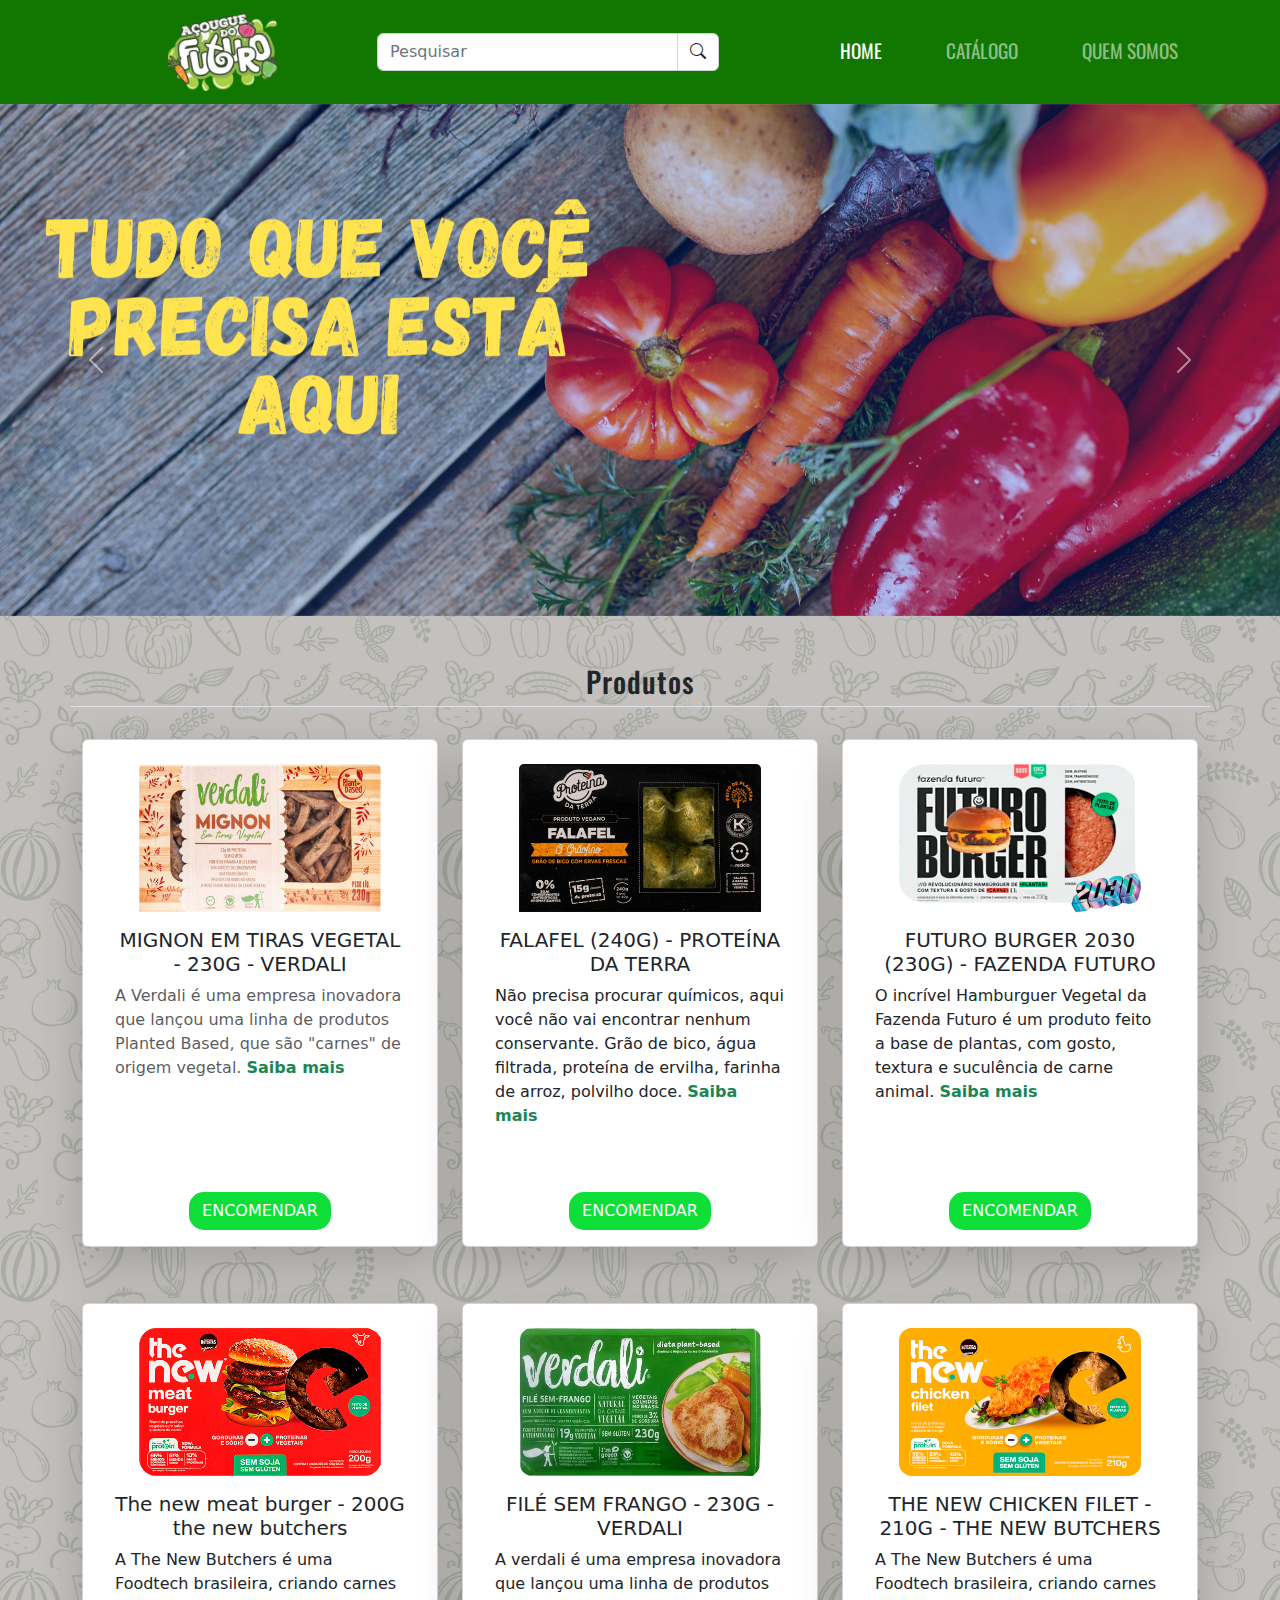
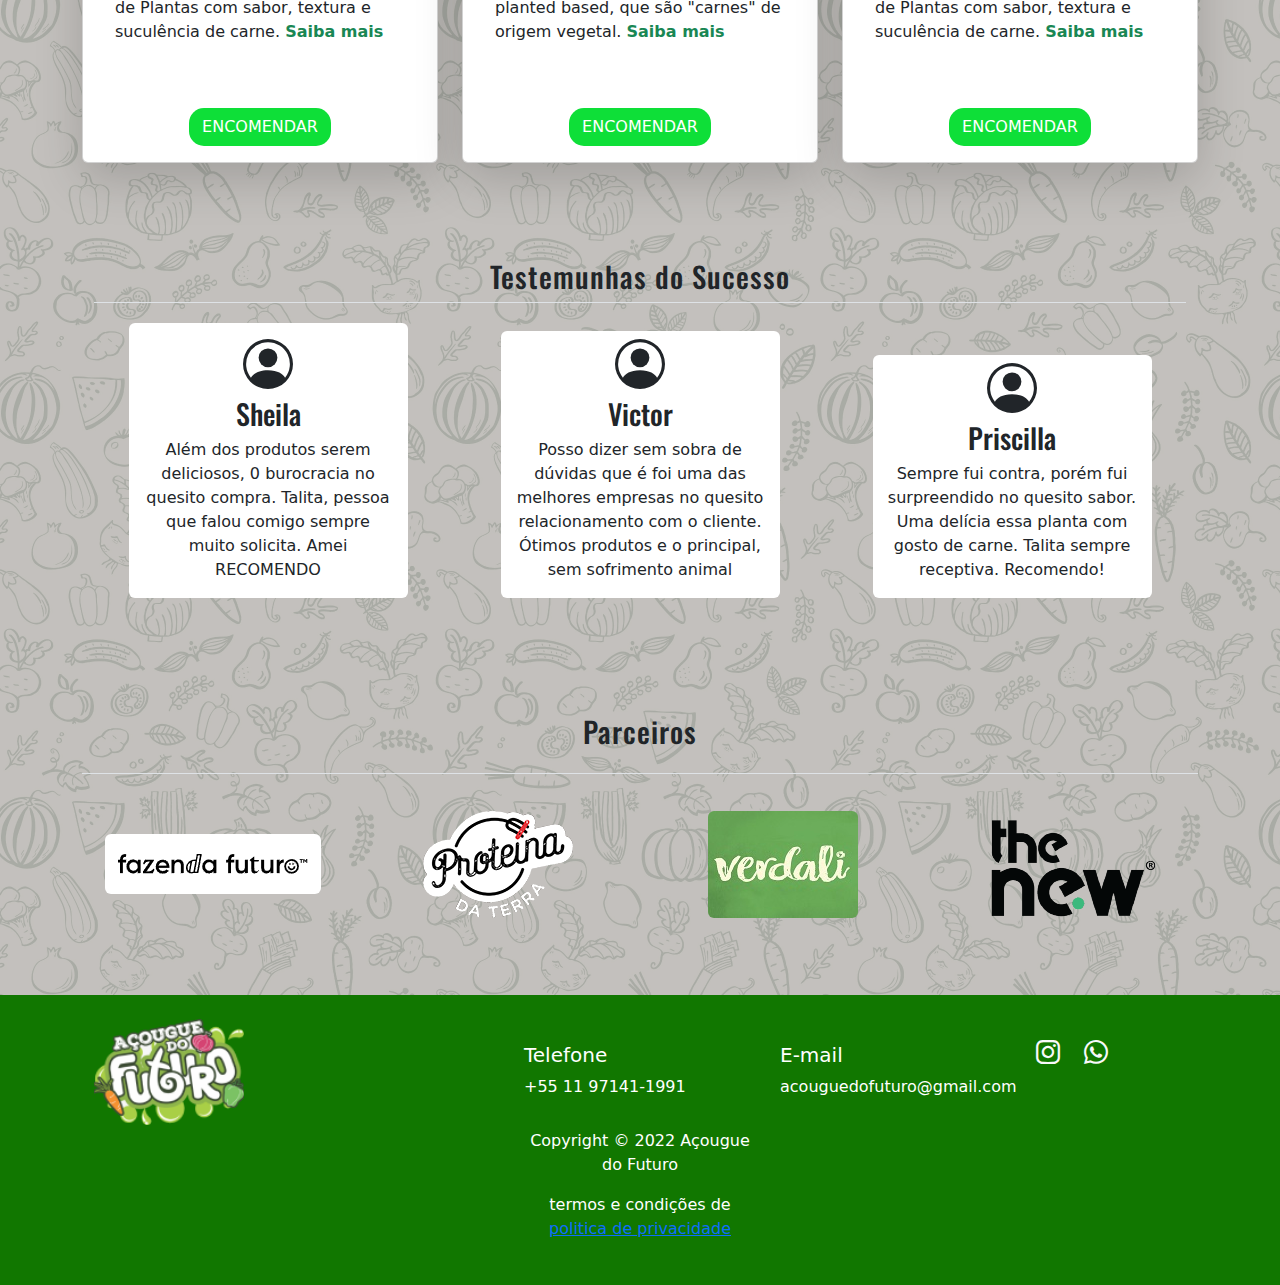
==== index.html @ 4f830a12 "Update index.html" ====
<!DOCTYPE html>
<html lang="pt-br">
<head>
    <meta charset="UTF-8">
    <meta http-equiv="X-UA-Compatible" content="IE=edge">
    <meta name="viewport" content="width=device-width, initial-scale=1.0">
    <!-- keywords -->
    <meta name="keywords" content="acougue do futuro, vegano, vegetariano">
    <!-- description -->
    <meta name="description" content="No açougue do Futuro você encontra uma infinita variedade de carnes vegetais para seu dia dia.">
    <!-- CSS Bootstrap -->
    <link rel="stylesheet" href="css/bootstrap.css">
    <!-- CSS próprio -->
    <link rel="stylesheet" href="style.css">
        <!-- icones bootstrap -->
        <link rel="stylesheet" href="https://cdn.jsdelivr.net/npm/bootstrap-icons@1.8.3/font/bootstrap-icons.css">
    <!-- favicon -->
     <link rel="shortcut icon" href="img/favicon.png" type="image/x-icon">
    
    <title>Açougue do Futuro</title>

</head>
<body>
    <header class="bg-principal">
        <nav class="navbar navbar-expand-lg ">
            <div class="container">
              <a class="navbar-brand col-3 d-flex  justify-content-center " href="index.html"><img class="img-logo" src="img/logo_acougue 1.png" alt="logo açougue do futuro"></a>
              <button class="navbar-toggler" type="button" data-bs-toggle="collapse" data-bs-target="#navbarTogglerDemo02" aria-controls="navbarTogglerDemo02" aria-expanded="false" aria-label="Toggle navigation">
                <span class="navbar-toggler-icon d-flex justify-content-end"></span>
              </button>
        
        
              <div class="collapse navbar-collapse" id="navbarTogglerDemo02">
                  <form class="d-flex col-lg-5 col-md-auto" role="search">
                      <div class="input-group">
                          <input class="form-control " type="search" placeholder="Pesquisar" aria-label="Search">
                          <button class="input-group-text bg-white" id="basic-addon1">
                            <i class="bi bi-search"></i>
                          </button>
                        </div>
                    </form>
                  <div class="container">
                      <ul class="navbar-nav navbar-dark  mb-2 mb-lg-0   justify-content-end  ">
                        <li class="nav-item me-5 ">
                          <a class="nav-link active fonte-nav" aria-current="page" href="index.html" title="pagina inicial">HOME</a>
                        </li>
                        <li class="nav-item me-5">
                          <a class="nav-link fonte-nav" href="catalogo.html" title="catálogo">CATÁLOGO</a>
                        </li>
                        <li class="nav-item">
                          <a class="nav-link fonte-nav" href="quem_somos.html" title="quem somos">QUEM SOMOS</a>
                        </li>
                      </ul>
                  </div>
                </div>
            </div>
          </nav>
    </header>
      <!-- FIM navbar -->
    <!-- Carousel -->
    <main id="carouselExampleControls" class="carousel slide" data-bs-ride="carousel">
        <div class="carousel-inner">
          <div class="carousel-item active">
            <!-- <img src="img/banner-1.png" class="d-block w-100" alt="..."> -->
            <picture>
              <source  class="d-block w-100" media="(min-width:650px)" srcset="img/banner-03.png">
              
              <img src="img/banner-03-mini.png"   class="d-block w-100" alt="banner tudo o que você precisa esta aqui" style="width:auto;">
            </picture>
            
            
          </div>
          <div class="carousel-item">
            <picture>
              <source  class="d-block w-100" media="(min-width:650px)" srcset="img/banner-2.png">
              
              <img src="img/banner-02-mini.png"   class="d-block w-100" alt="banner um mundo mais saudável" style="width:auto;">
            </picture>
          </div>
          <div class="carousel-item">
            <picture>
              <source  class="d-block w-100" media="(min-width:650px)" srcset="img/banner-1.png">
              
              <img src="img/banner-01-mini.png"   class="d-block w-100" alt="banner alimentalção saudável" style="width:auto;">
            </picture>
          </div>
        </div>
        <button class="carousel-control-prev" type="button" data-bs-target="#carouselExampleControls" data-bs-slide="prev">
          <span class="carousel-control-prev-icon" aria-hidden="true"></span>
          <span class="visually-hidden">Previous</span>
        </button>
        <button class="carousel-control-next" type="button" data-bs-target="#carouselExampleControls" data-bs-slide="next">
          <span class="carousel-control-next-icon" aria-hidden="true"></span>
          <span class="visually-hidden">Next</span>
        </button>
      </main>
      <!-- FIM carousel -->
     <!-- Cards Produtos -->
     <section class="container">
      <div class="row">
        
        <div class="text-center border-bottom mb-4">
          <h3 class="my-2 mt-5 fonte">Produtos</h3>
        </div>

        <div class="col-md-4 mt-2 mb-5">
          <div class="card align-items-center h-100 p-3 shadow-lg p-3 mb-5 bg-body rounded">
            <img class="card-img-top w-75 mt-2" src="produtos_img/verdali_cortada/mignon.png" alt="MIGNON EM TIRAS VEGETAL - 230G - VERDALI">
            <div class="card-body text-center text-muted">
              <h5 class="card-title text-dark">MIGNON EM TIRAS VEGETAL - 230G - VERDALI</h5>
              <p class="card-text text-start">A Verdali é uma empresa inovadora que lançou uma linha de produtos Planted Based, que são "carnes" de origem vegetal. <a href="produtos_uni/mignon_verdali.html" title="mignon em tiras verdali" class="text-success text-decoration-none fw-bold">Saiba mais</a></p>
            </div>  
            
            <div>
              <a href="https://api.whatsapp.com/send?phone=5511971411991&text=Ol%C3%A1%2C%20Tudo%20bem%3F%20%20Gostaria%20de%20ver%20a%20tabela%20de%20pre%C3%A7os" class="btn  colorBottom">Encomendar</a>
            </div>
            
          </div>
        </div>

        <div class="col-md-4 mt-2 mb-5">
          <div class="card align-items-center h-100 p-3 shadow-lg p-3 mb-5 bg-body rounded">
            <img class="card-img-top w-75 mt-2" src="produtos_img/proteina_cortada/falafel.png" alt="FALAFEL (240G) - PROTEÍNA DA TERRA">
            <div class="card-body text-center">
              <h5 class="card-title text-dark">FALAFEL (240G) - PROTEÍNA DA TERRA</h5>
              <p class="card-text text-start">Não precisa procurar químicos, aqui você não vai encontrar nenhum conservante. Grão de bico, água filtrada, proteína de ervilha, farinha de arroz, polvilho doce. <a href="produtos_uni/proteina_falafel.html" title="falafel proteína da terra" class="text-success text-decoration-none fw-bold">Saiba mais</a></p>
            </div>

            <div>
              <a href="https://api.whatsapp.com/send?phone=5511971411991&text=Ol%C3%A1%2C%20Tudo%20bem%3F%20%20Gostaria%20de%20ver%20a%20tabela%20de%20pre%C3%A7os" class="btn  colorBottom">Encomendar</a>
            </div>

          </div>
        </div>

        <div class="col-md-4 mt-2 mb-5">
          <div class="card align-items-center h-100 p-3 shadow-lg p-3 mb-5 bg-body rounded">
            <img class="card-img-top w-75 mt-2" src="produtos_img/fazenda_cortada/futuro_burguer.png" alt="FUTURO BURGER 2030 (230G) - FAZENDA FUTURO">
            <div class="card-body text-center">
              <h5 class="card-title text-dark">FUTURO BURGER 2030 (230G) - FAZENDA FUTURO</h5>
              <p class="card-text text-start">O incrível Hamburguer Vegetal da Fazenda Futuro é um produto feito a base de plantas, com gosto, textura e suculência de carne animal. <a href="produtos_uni/burger_2030.html" title="futuro burger fazenda do futuro" class="text-success text-decoration-none fw-bold">Saiba mais</a></p>
            </div>

            <div>
              <a href="https://api.whatsapp.com/send?phone=5511971411991&text=Ol%C3%A1%2C%20Tudo%20bem%3F%20%20Gostaria%20de%20ver%20a%20tabela%20de%20pre%C3%A7os" class="btn  colorBottom">Encomendar</a>
            </div>

          </div>
        </div>
    
        <div class="col-md-4 mt-2 mb-5">
          <div class="card align-items-center h-100 p-3 shadow-lg p-3 mb-5 bg-body rounded">
            <img class="card-img-top w-75 mt-2" src="produtos_img/the_new_cortada/the_new_meat.png" alt="The new meat burger - 200G the new butchers">
            <div class="card-body text-center">
              <h5 class="card-title text-dark">The new meat burger - 200G the new butchers</h5>
              <p class="card-text text-start">A The New Butchers é uma Foodtech brasileira, criando carnes de Plantas com sabor, textura e suculência de carne. <a href="produtos_uni/the_new_meat.html" title="The new meat burger - 200G the new butchers " class="text-success text-decoration-none text-success fw-bold">Saiba mais</a></p>
            </div>

            <div>
              <a href="https://api.whatsapp.com/send?phone=5511971411991&text=Ol%C3%A1%2C%20Tudo%20bem%3F%20%20Gostaria%20de%20ver%20a%20tabela%20de%20pre%C3%A7os" class="btn  colorBottom">Encomendar</a>
            </div>

          </div>
        </div>

        <div class="col-md-4 mt-2 mb-5">
          <div class="card align-items-center h-100 p-3 shadow-lg p-3 mb-5 bg-body rounded">
            <img class="card-img-top w-75 mt-2" src="produtos_img/verdali_cortada/file_sem_frango.png" alt="FILÉ SEM FRANGO - 230G - VERDALI">
            <div class="card-body text-center">
              <h5 class="card-title text-dark">FILÉ SEM FRANGO - 230G - VERDALI</h5>
              <p class="card-text text-start">A verdali é uma empresa inovadora que lançou uma linha de produtos planted based, que são "carnes" de origem vegetal. <a href="produtos_uni/file_frango_verdali.html" title="FILÉ SEM FRANGO - 230G - VERDALI" class="text-success text-decoration-none fw-bold">Saiba mais</a></p>
            </div>
            
            <div>
              <a href="https://api.whatsapp.com/send?phone=5511971411991&text=Ol%C3%A1%2C%20Tudo%20bem%3F%20%20Gostaria%20de%20ver%20a%20tabela%20de%20pre%C3%A7os" class="btn  colorBottom">Encomendar</a>
            </div>

          </div>
        </div>
  
        <div class="col-md-4 mt-2 mb-5">
          <div class="card align-items-center h-100 p-3 shadow-lg p-3 mb-5 bg-body rounded">
            <img class="card-img-top w-75 mt-2" src="produtos_img/the_new_cortada/the_new_chicken_filet.png" alt="THE NEW CHICKEN FILET - 210G - THE NEW BUTCHERS">
            <div class="card-body text-center">
              <h5 class="card-title text-dark">THE NEW CHICKEN FILET - 210G - THE NEW BUTCHERS</h5>
              <p class="card-text text-start"> A The New Butchers é uma Foodtech brasileira, criando carnes de Plantas com sabor, textura e suculência de carne. <a href="produtos_uni/chicken_the_new.html" title="THE NEW CHICKEN FILET - 210G - THE NEW BUTCHERS" class="text-success text-decoration-none fw-bold">Saiba mais</a></p>
            </div>

            <div>
              <a href="https://api.whatsapp.com/send?phone=5511971411991&text=Ol%C3%A1%2C%20Tudo%20bem%3F%20%20Gostaria%20de%20ver%20a%20tabela%20de%20pre%C3%A7os" class="btn  colorBottom">Encomendar</a>
            </div>

          </div>
        </div>

      </div>
    </section>
    <!-- FIM cards -->
      
      
     <!-- PARTE FELIPE -->
    <!-- Testemunhas -->
    <section class="container px-4 py-5 align-end" id="featured-3">
      <h3 class="pb-2 border-bottom text-center fonte">Testemunhas do Sucesso</h3>

      <div class="row g-4 py-1 row-cols-1 row-cols-lg-4 mt-3">
        <div class="feature col bg-white rounded-2 m-auto mb-3">
          <div class="text-center mt-3">
            <svg xmlns="http://www.w3.org/2000/svg" width="50" height="50" fill="currentColor" class="bi bi-person-circle" viewBox="0 0 16 16">
              <path d="M11 6a3 3 0 1 1-6 0 3 3 0 0 1 6 0z"/>
              <path fill-rule="evenodd" d="M0 8a8 8 0 1 1 16 0A8 8 0 0 1 0 8zm8-7a7 7 0 0 0-5.468 11.37C3.242 11.226 4.805 10 8 10s4.757 1.225 5.468 2.37A7 7 0 0 0 8 1z"/>
            </svg>
          </div>
            <h3 class="text-center mt-2 fonte-comentario">Sheila</h3>
            <p class="text-center ">Além dos produtos serem deliciosos, 0 burocracia no quesito compra. 
              Talita, pessoa que falou comigo sempre muito solicita. Amei RECOMENDO</p>
        </div>

        <div class="feature col bg-white rounded-2 m-auto mb-3">
          <div class="text-center mt-2 ">
            <svg xmlns="http://www.w3.org/2000/svg" width="50" height="50" fill="currentColor" class="bi bi-person-circle" viewBox="0 0 16 16">
              <path d="M11 6a3 3 0 1 1-6 0 3 3 0 0 1 6 0z"/>
              <path fill-rule="evenodd" d="M0 8a8 8 0 1 1 16 0A8 8 0 0 1 0 8zm8-7a7 7 0 0 0-5.468 11.37C3.242 11.226 4.805 10 8 10s4.757 1.225 5.468 2.37A7 7 0 0 0 8 1z"/>
            </svg>
          </div>
            <h3 class="text-center mt-2 fonte-comentario">Victor</h3>
            <p class="text-center ">Posso dizer sem sobra de dúvidas que é foi uma das melhores empresas no quesito relacionamento com o cliente. Ótimos produtos e o principal, sem sofrimento animal</p>
        </div>

        <div class="feature col bg-white rounded-2 m-auto mb-3">
          <div class="text-center mt-2">
            <svg xmlns="http://www.w3.org/2000/svg" width="50" height="50" fill="currentColor" class="bi bi-person-circle" viewBox="0 0 16 16">
              <path d="M11 6a3 3 0 1 1-6 0 3 3 0 0 1 6 0z"/>
              <path fill-rule="evenodd" d="M0 8a8 8 0 1 1 16 0A8 8 0 0 1 0 8zm8-7a7 7 0 0 0-5.468 11.37C3.242 11.226 4.805 10 8 10s4.757 1.225 5.468 2.37A7 7 0 0 0 8 1z"/>
            </svg>
          </div>
            <h3 class="text-center mt-2 fonte-comentario">Priscilla</h3>
            <p class="text-center">Sempre fui contra, porém fui surpreendido no quesito sabor. Uma delícia essa planta com gosto de carne. Talita sempre receptiva. Recomendo!</p>
        </div>
      </div>
    </section>

          <!-- PARCEIROS -->
    <section class="container marketing text-center my-5">
      <h2 class="pb-4 border-bottom text-center fonte ">Parceiros</h2>
        <!-- Three columns of text below the carousel -->
        <div class="row">
          <div class="col-lg-3 m-auto py-3">
            <img src="img-parceiros/logo-fazenda-do-futuro.png" class="rounded" alt="logo fazenda do futuro">
          </div>
    
          <div class="col-lg-3 m-auto py-3">
            <img src="img-parceiros/logo-proteina-da-terra.png" alt="logo empresa proteina da terra">
          </div>
    
          <div class="col-lg-3 m-auto py-3">
            <img src="img-parceiros/logo-verdalli.jpg" class="rounded" alt="logo da empresa verdalli">         
          </div>
             
          <div class="col-lg-3 m-auto py-3">
            <img src="img-parceiros/logo-the-new.png" class="rounded" alt="logo da empresa the new">        
          </div>
        </div><!-- /.row -->
    </section>
      <!-- Footer -->
      <div class="container-fluid bg-principal">
        <footer class="row row-cols-1 row-cols-sm-2 row-cols-md-5 py-4 ">
          <div class="col ">
            <a href="/" class="d-flex align-items-center justify-content-lg-end   link-dark text-decoration-none ">
              <img  class=" img-footer" src="img/logo_acougue 1.png" alt="">
            </a>
          </div>
      
          <div class="col mb-3">
      
          </div>
      
          <div class="col mb-3 mt-4">
            <h5 class="text-white ">Telefone</h5>
            <ul class="nav flex-column">
              <li class="nav-item mb-2"><a href="tel:+5511971411991" class="nav-link p-0 text-white">+55 11 97141-1991</a></li>
              
            </ul>
          </div>
      
          <div class="col mb-3 mt-4">
            <h5 class="text-white ">E-mail</h5>
            <ul class="nav flex-column">
              <li class="nav-item mb-2"><a href="mailto:Acouguedofuturo@gmail.com" class="nav-link p-0 text-white ">acouguedofuturo@gmail.com</a></li>
              
            </ul>
          </div>
      
          <div class="col mb-3 mt-3">
            
            <ul class="nav d-flex">
              <li class="nav-item mb-2 me-4"><a href="https://www.instagram.com/acouguedofuturo/" target="_blank" class="nav-link p-0 text-muted"><i class="bi bi-instagram fs-4 text-light"></i></a></li>
              <li class="nav-item mb-2"><a href="https://api.whatsapp.com/send?phone=5511971411991&text=Ol%C3%A1%2C%20Tudo%20bem%3F%20%20Gostaria%20de%20ver%20a%20tabela%20de%20pre%C3%A7os" class="nav-link p-0 text-muted"><i class="bi bi-whatsapp fs-4 text-light"></i></a></li>
            </ul>
          </div>
          <div class="container justify-content-center py-1">
            <p class="text-white text-center">Copyright &copy; 2022 Açougue do Futuro</p>
            <p class="text-white text-center">termos e condições de 
              <a href="politica.html">
                politica de privacidade</p>
              </a>
          </div>
        </footer>
      </div>
      <!-- Javascript Bootstrap -->
      <script src="js/bootstrap.bundle.js"></script>
    
</body>
</html>
---- style.css ----
@import url('https://fonts.googleapis.com/css2?family=Oswald:wght@400;500&display=swap');
body{
    background-image: url(img/background.png);
    
}
.fundo-politica{
	background-color: white;
}
.fonte{
	font-family: 'Oswald', sans-serif;
	font-size: 1.8em;
	letter-spacing: 1px;
}
.fonte-nav{
	font-family: 'Oswald', sans-serif;
	font-size: 1.2rem;
}
.fonte-comentario{
	font-family: 'Oswald', sans-serif;
}

.bg-principal{
    background-color: #117700;
}
.img-logo{
    width: 110px;
}
.img-footer{
    width: 150px;
}


.colorBottom {
    background: #0edf38;
    text-transform: uppercase;
    border-radius: 15px;
	color: white;
}
.colorBottom:hover {
	background: #0db22e;
	color: white;
    
}
.produto-avulso{
    max-width: 80%;
    

}
.lista-ingredientes{
	list-style: none;
	padding: 0;
}
.logo-qs{
	width: 80%;
}
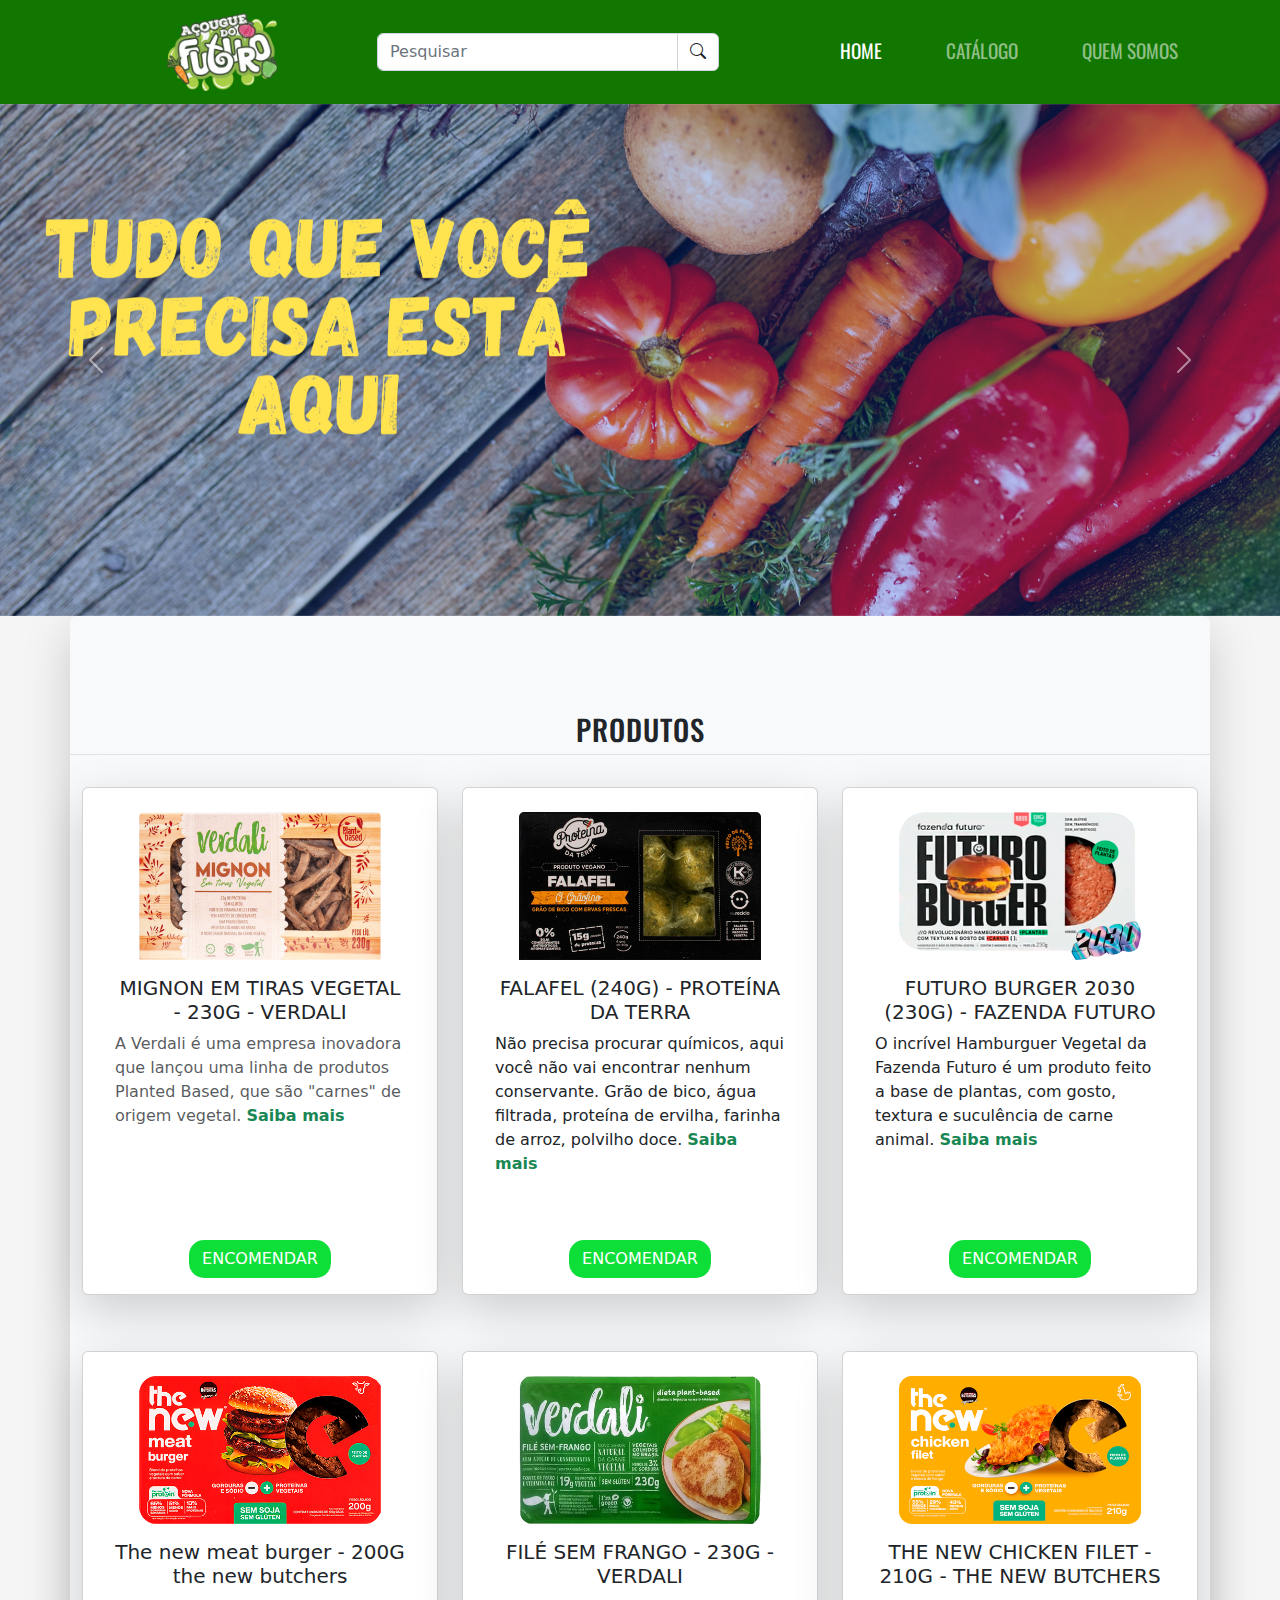
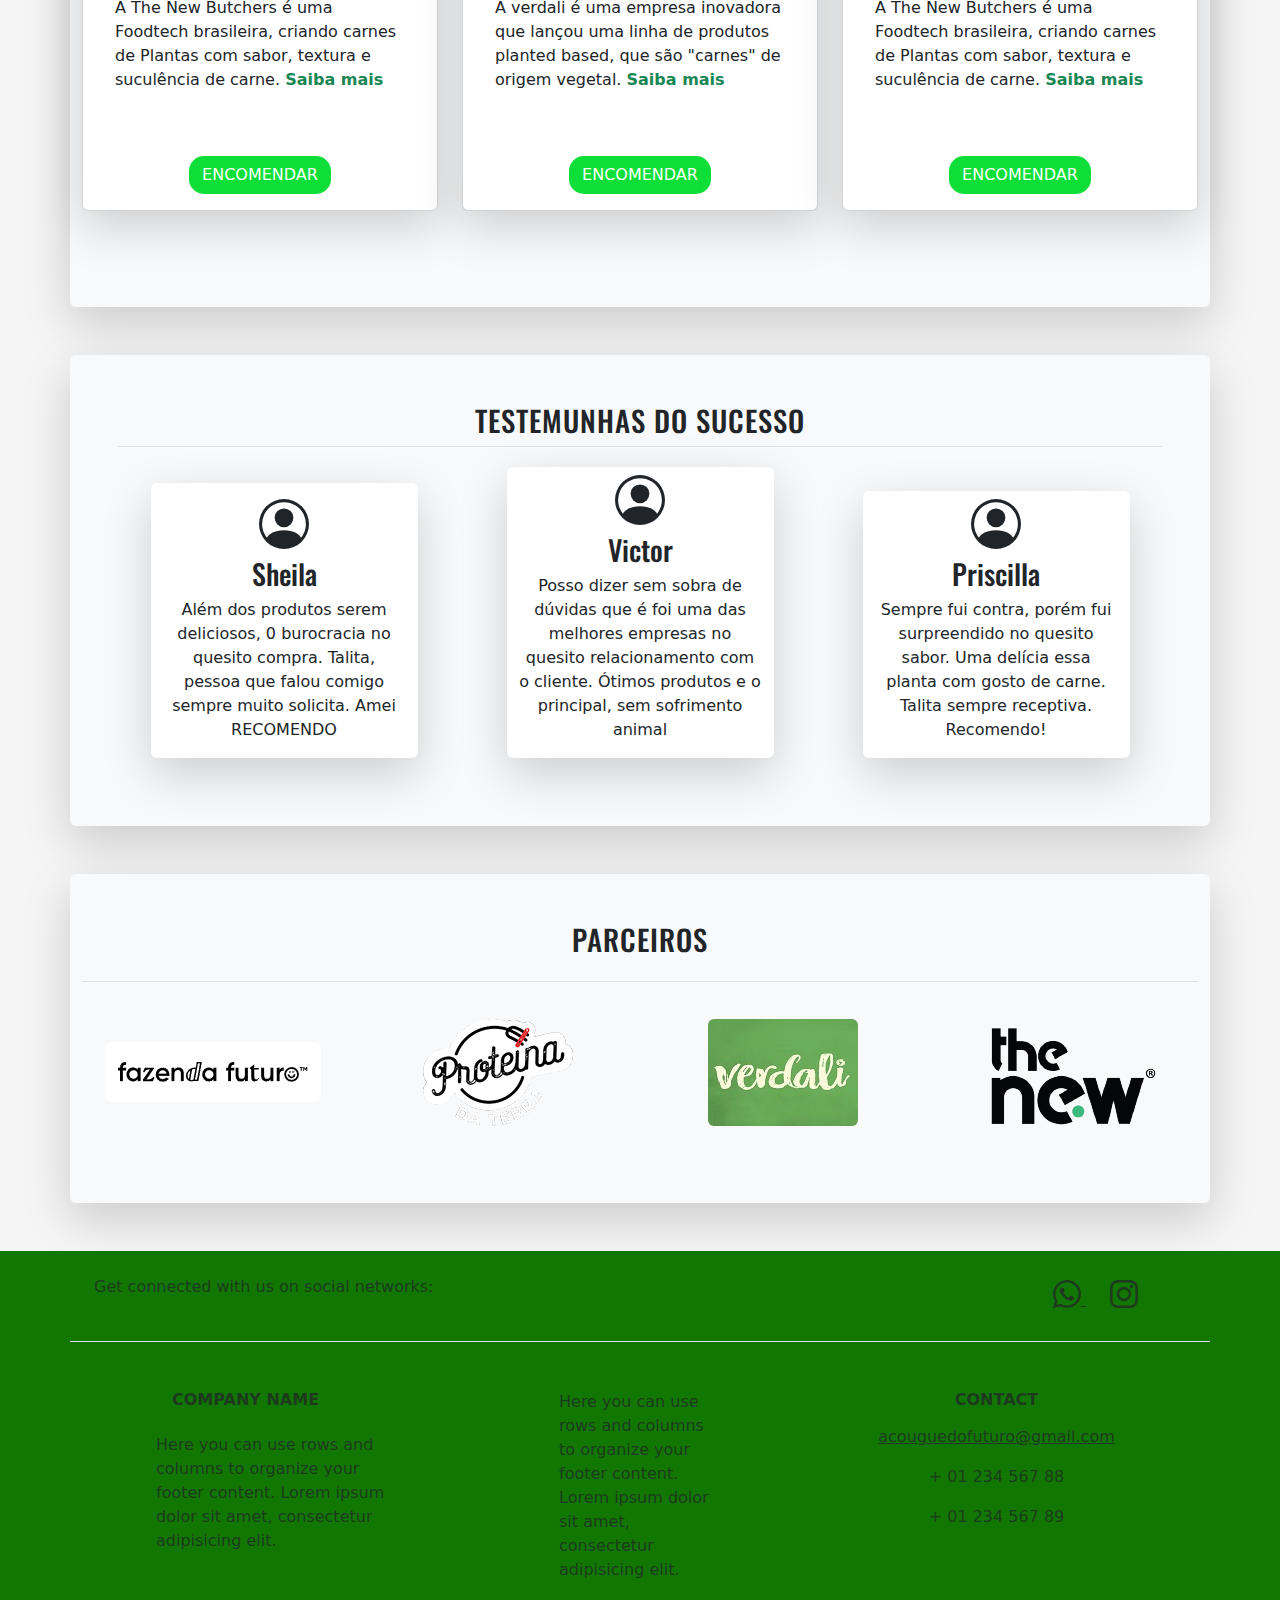
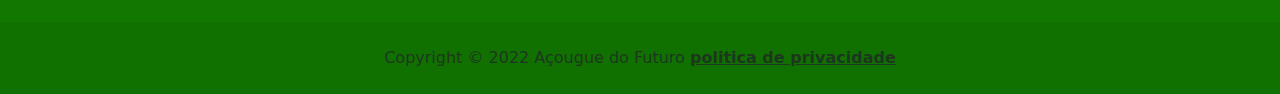
==== commit 8c0a22ae: "refaturando o codigo" ====
--- a/index.html
+++ b/index.html
@@ -12,8 +12,8 @@
     <link rel="stylesheet" href="css/bootstrap.css">
     <!-- CSS próprio -->
     <link rel="stylesheet" href="style.css">
-        <!-- icones bootstrap -->
-        <link rel="stylesheet" href="https://cdn.jsdelivr.net/npm/bootstrap-icons@1.8.3/font/bootstrap-icons.css">
+    <!-- icones bootstrap -->
+    <link rel="stylesheet" href="https://cdn.jsdelivr.net/npm/bootstrap-icons@1.8.3/font/bootstrap-icons.css">
     <!-- favicon -->
      <link rel="shortcut icon" href="img/favicon.png" type="image/x-icon">
     
@@ -58,7 +58,7 @@
     </header>
       <!-- FIM navbar -->
     <!-- Carousel -->
-    <main id="carouselExampleControls" class="carousel slide" data-bs-ride="carousel">
+    <main id="carouselExampleControls" class="carousel slide bg-light" data-bs-ride="carousel">
         <div class="carousel-inner">
           <div class="carousel-item active">
             <!-- <img src="img/banner-1.png" class="d-block w-100" alt="..."> -->
@@ -93,14 +93,14 @@
           <span class="carousel-control-next-icon" aria-hidden="true"></span>
           <span class="visually-hidden">Next</span>
         </button>
-      </main>
+    </main>
       <!-- FIM carousel -->
      <!-- Cards Produtos -->
-     <section class="container">
+    <section class="container bg-light py-5 rounded shadow-lg">
       <div class="row">
         
         <div class="text-center border-bottom mb-4">
-          <h3 class="my-2 mt-5 fonte">Produtos</h3>
+          <h3 class="my-2 mt-5 fonte text-uppercase">Produtos</h3>
         </div>
 
         <div class="col-md-4 mt-2 mb-5">
@@ -200,11 +200,11 @@
       
      <!-- PARTE FELIPE -->
     <!-- Testemunhas -->
-    <section class="container px-4 py-5 align-end" id="featured-3">
-      <h3 class="pb-2 border-bottom text-center fonte">Testemunhas do Sucesso</h3>
-
-      <div class="row g-4 py-1 row-cols-1 row-cols-lg-4 mt-3">
-        <div class="feature col bg-white rounded-2 m-auto mb-3">
+    <section class="container px-5 py-5 align-end bg-light rounded my-5 shadow-lg" id="featured-3">
+      <h3 class="pb-2 border-bottom text-center fonte text-uppercase">Testemunhas do Sucesso</h3>
+
+      <div class="row g-4 py-1 row-cols-1 row-cols-lg-4 mt-3 ">
+        <div class="feature col bg-white rounded-2 m-auto mb-3 shadow-lg">
           <div class="text-center mt-3">
             <svg xmlns="http://www.w3.org/2000/svg" width="50" height="50" fill="currentColor" class="bi bi-person-circle" viewBox="0 0 16 16">
               <path d="M11 6a3 3 0 1 1-6 0 3 3 0 0 1 6 0z"/>
@@ -216,7 +216,7 @@
               Talita, pessoa que falou comigo sempre muito solicita. Amei RECOMENDO</p>
         </div>
 
-        <div class="feature col bg-white rounded-2 m-auto mb-3">
+        <div class="feature col bg-white rounded-2 m-auto mb-3 shadow-lg">
           <div class="text-center mt-2 ">
             <svg xmlns="http://www.w3.org/2000/svg" width="50" height="50" fill="currentColor" class="bi bi-person-circle" viewBox="0 0 16 16">
               <path d="M11 6a3 3 0 1 1-6 0 3 3 0 0 1 6 0z"/>
@@ -227,7 +227,7 @@
             <p class="text-center ">Posso dizer sem sobra de dúvidas que é foi uma das melhores empresas no quesito relacionamento com o cliente. Ótimos produtos e o principal, sem sofrimento animal</p>
         </div>
 
-        <div class="feature col bg-white rounded-2 m-auto mb-3">
+        <div class="feature col bg-white rounded-2 m-auto mb-3 shadow-lg">
           <div class="text-center mt-2">
             <svg xmlns="http://www.w3.org/2000/svg" width="50" height="50" fill="currentColor" class="bi bi-person-circle" viewBox="0 0 16 16">
               <path d="M11 6a3 3 0 1 1-6 0 3 3 0 0 1 6 0z"/>
@@ -241,29 +241,38 @@
     </section>
 
           <!-- PARCEIROS -->
-    <section class="container marketing text-center my-5">
-      <h2 class="pb-4 border-bottom text-center fonte ">Parceiros</h2>
+    <section class="container marketing text-center my-5 py-5 bg-light rounded shadow-lg">
+      <h2 class="pb-4 border-bottom text-center fonte text-uppercase">Parceiros</h2>
         <!-- Three columns of text below the carousel -->
         <div class="row">
           <div class="col-lg-3 m-auto py-3">
-            <img src="img-parceiros/logo-fazenda-do-futuro.png" class="rounded" alt="logo fazenda do futuro">
+            <a href="https://www.fazendafuturo.io/?gclid=Cj0KCQjwn4qWBhCvARIsAFNAMihZYvhmQIyyVsvSCXbTckg9es5N2HCS844Ml0A-A58xcz2o7ZBMC0AaArP5EALw_wcB" alt="Fazenda Futuro" title="Acessa Fazenda Futuro">
+              <img src="img-parceiros/logo-fazenda-do-futuro.png" class="rounded" alt="logo fazenda do futuro">
+            </a>
           </div>
     
           <div class="col-lg-3 m-auto py-3">
-            <img src="img-parceiros/logo-proteina-da-terra.png" alt="logo empresa proteina da terra">
+            <a href="https://proteinadaterra.com.br/" alt="Proteina da terra" title="Acesse Proteina da Terra">
+               <img src="img-parceiros/logo-proteina-da-terra.png" alt="logo empresa proteina da terra">
+            </a>
           </div>
     
           <div class="col-lg-3 m-auto py-3">
-            <img src="img-parceiros/logo-verdalli.jpg" class="rounded" alt="logo da empresa verdalli">         
+            <a href="https://www.lojavegana.store/" alt="Verdali" title="Acesse Verdali">
+              <img src="img-parceiros/logo-verdalli.jpg" class="rounded" alt="logo da empresa verdalli">         
+            </a>
           </div>
              
           <div class="col-lg-3 m-auto py-3">
-            <img src="img-parceiros/logo-the-new.png" class="rounded" alt="logo da empresa the new">        
+            <a href="https://thenewfoods.com.br/" alt="The new" title="Acesse the new">
+              <img src="img-parceiros/logo-the-new.png" class="rounded" alt="logo da empresa the new">        
+            </a>
           </div>
         </div><!-- /.row -->
     </section>
+
       <!-- Footer -->
-      <div class="container-fluid bg-principal">
+      <!-- <div class="container-fluid bg-principal">
         <footer class="row row-cols-1 row-cols-sm-2 row-cols-md-5 py-4 ">
           <div class="col ">
             <a href="/" class="d-flex align-items-center justify-content-lg-end   link-dark text-decoration-none ">
@@ -305,8 +314,89 @@
                 politica de privacidade</p>
               </a>
           </div>
-        </footer>
+        </footer> -->
       </div>
+
+      <!-- footer -->
+      <footer class="text-center text-lg-start text-muted bg-principal">
+        <!-- Section: Social media -->
+        <section class="d-flex justify-content-center justify-content-lg-between p-4 border-bottom container">
+          <!-- Left -->
+          <div class="me-5 d-none d-lg-block">
+            <span>Get connected with us on social networks:</span>
+          </div>
+          <!-- Left -->
+      
+          <!-- Right -->
+          <div>
+            <a href="https://api.whatsapp.com/send?phone=5511971411991&text=Ol%C3%A1%2C%20Tudo%20bem%3F%20%20Gostaria%20de%20ver%20a%20tabela%20de%20pre%C3%A7os" class="me-4 text-reset">
+              <i class="bi bi-whatsapp fs-3"></i>
+            </a>
+            <a href="https://www.instagram.com/acouguedofuturo/" class="me-5 text-reset">
+              <i class="bi bi-instagram fs-3"></i>
+            </a>
+          </div>
+          <!-- Right -->
+        
+        </section>
+        <!-- Section: Social media -->
+      
+        <!-- Section: Links  -->
+        <section class="container">
+          <div class="container text-center text-md-start mt-5">
+            <!-- Grid row -->
+            <div class="row mt-3">
+              <!-- Grid column -->
+              <div class="col-md-3 col-lg-4 col-xl-3 mx-auto mb-4">
+                <!-- Content -->
+                <h6 class="text-uppercase fw-bold mb-4">
+                  <i class="fas fa-gem me-3"></i>Company name
+                </h6>
+                <p>
+                  Here you can use rows and columns to organize your footer content. Lorem ipsum
+                  dolor sit amet, consectetur adipisicing elit.
+                </p>
+              </div>
+              <!-- Grid column -->
+      
+              <!-- Grid column -->
+              <div class="col-md-2 col-lg-2 col-xl-2 mx-auto mb-4">
+                <p>
+                  Here you can use rows and columns to organize your footer content. Lorem ipsum
+                  dolor sit amet, consectetur adipisicing elit.
+                </p>
+              </div>
+              <!-- Grid column -->
+              
+              <!-- Grid column -->
+              <div class="col-md-4 col-lg-3 col-xl-3 mx-auto mb-md-0 text-center">
+                <!-- Links -->
+                <h6 class="text-uppercase fw-bold">
+                  Contact
+                </h6>
+                <p>
+                  <address>
+                    <i class="fas fa-envelope"></i>
+                    <a href="mailto:acouguedofuturo@gmail.com" class="text-reset">acouguedofuturo@gmail.com</a>
+                  </address>
+                </p>
+                <p><i class="fas fa-phone"></i> + 01 234 567 88</p>
+                <p><i class="fas fa-print"></i> + 01 234 567 89</p>
+              </div>
+              <!-- Grid column -->
+            </div>
+            <!-- Grid row -->
+          </div>
+        </section>
+        <!-- Section: Links  -->
+      
+        <!-- Copyright -->
+        <div class="text-center p-4" style="background-color: rgba(0, 0, 0, 0.05);">
+          Copyright © 2022 Açougue do Futuro
+          <a class="text-reset fw-bold" href="//politica.html">politica de privacidade</a>
+        </div>
+        <!-- Copyright -->
+      </footer>
       <!-- Javascript Bootstrap -->
       <script src="js/bootstrap.bundle.js"></script>
     
--- a/style.css
+++ b/style.css
@@ -1,7 +1,7 @@
 @import url('https://fonts.googleapis.com/css2?family=Oswald:wght@400;500&display=swap');
 body{
-    background-image: url(img/background.png);
-    
+    /* background-image: url(img/background.png); */
+	background-color: #f5f5f5;
 }
 .fundo-politica{
 	background-color: white;
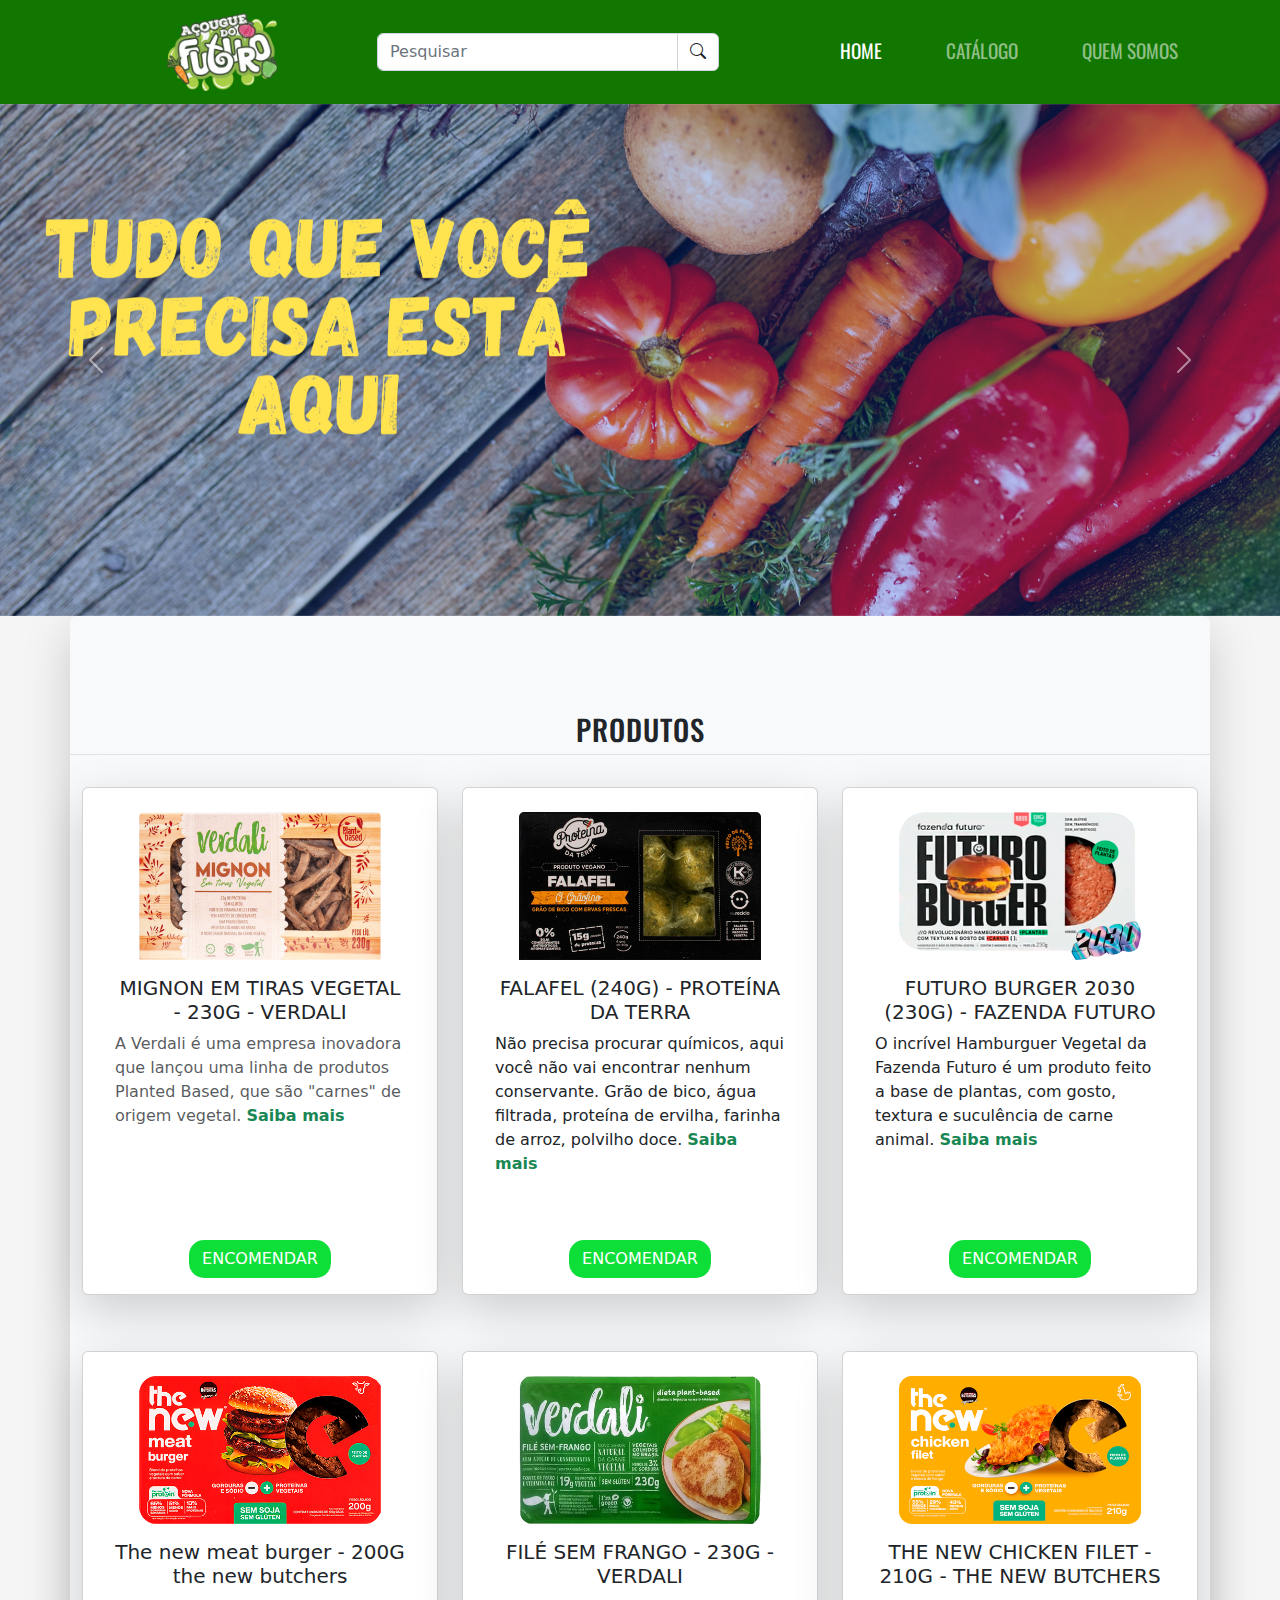
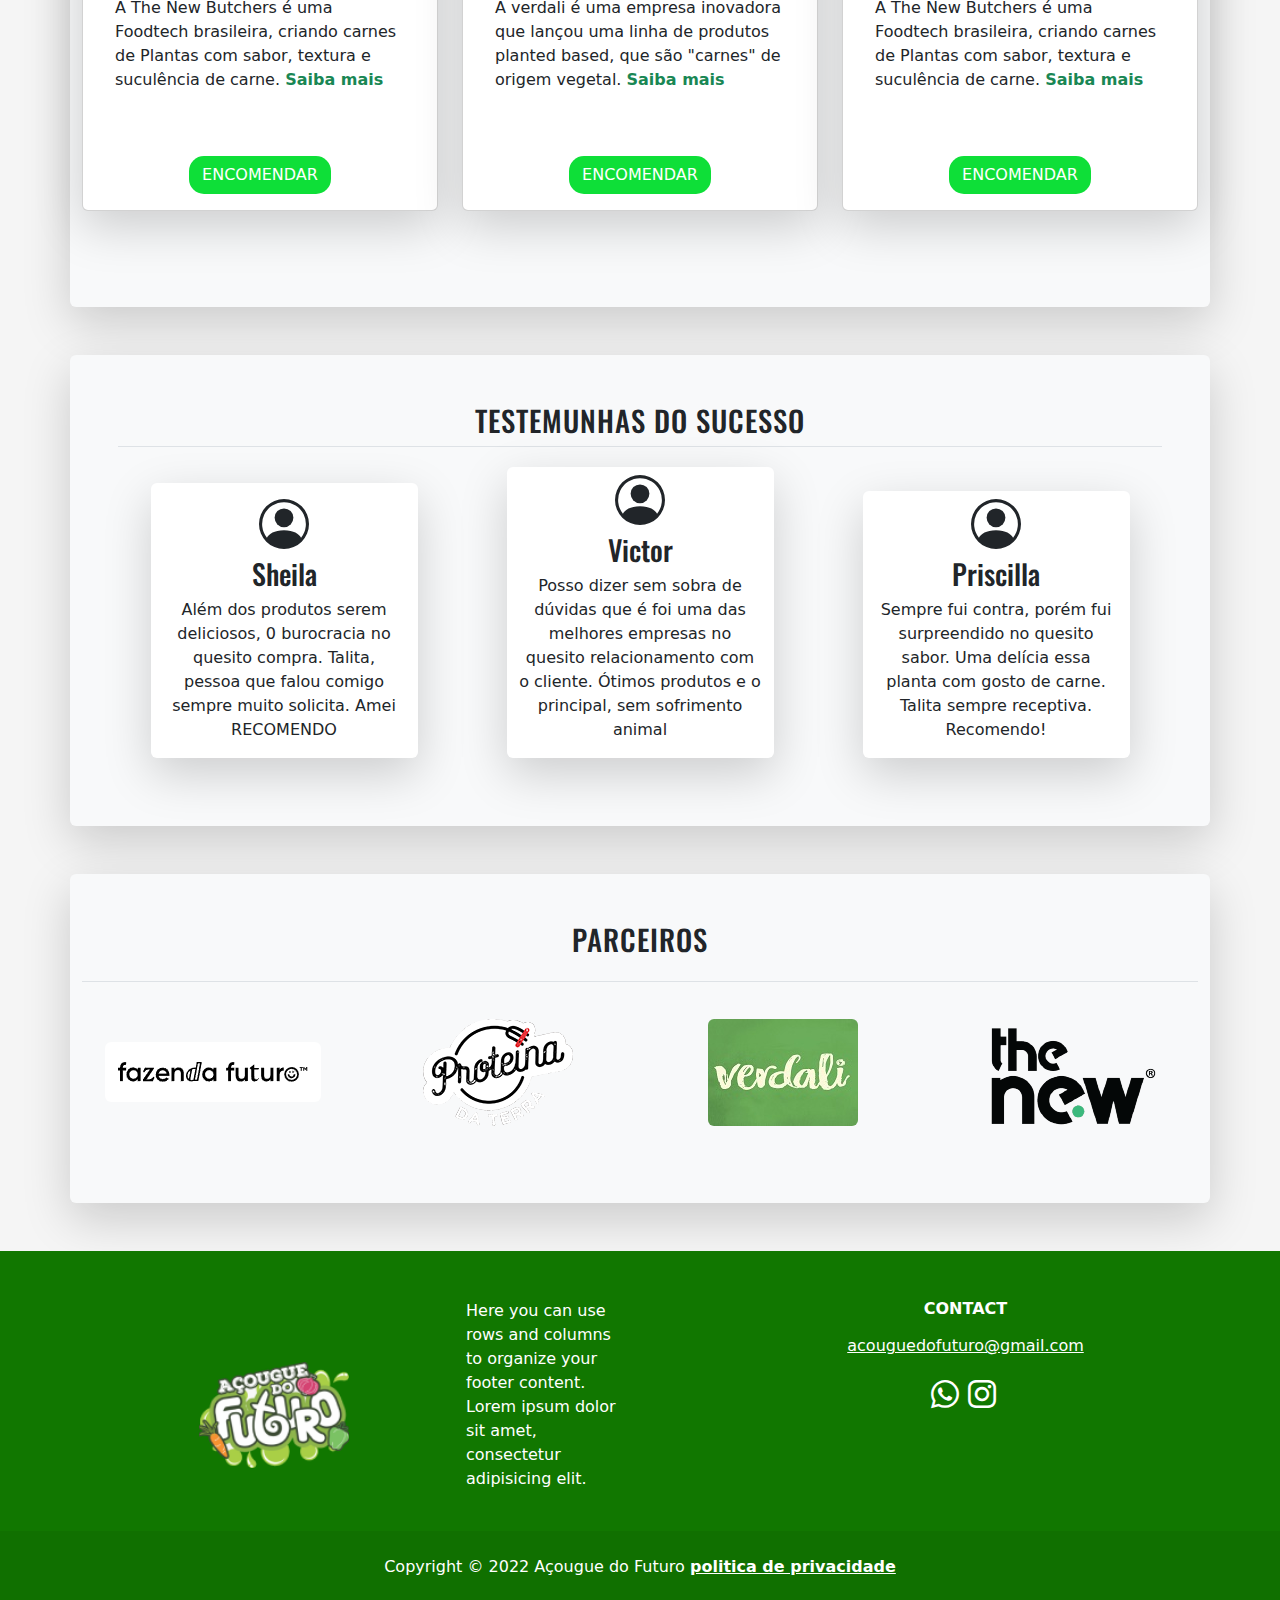
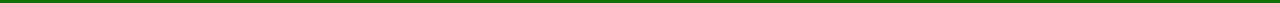
==== commit 049c3e9b: "atualização footer" ====
--- a/index.html
+++ b/index.html
@@ -319,43 +319,17 @@
 
       <!-- footer -->
       <footer class="text-center text-lg-start text-muted bg-principal">
-        <!-- Section: Social media -->
-        <section class="d-flex justify-content-center justify-content-lg-between p-4 border-bottom container">
-          <!-- Left -->
-          <div class="me-5 d-none d-lg-block">
-            <span>Get connected with us on social networks:</span>
-          </div>
-          <!-- Left -->
-      
-          <!-- Right -->
-          <div>
-            <a href="https://api.whatsapp.com/send?phone=5511971411991&text=Ol%C3%A1%2C%20Tudo%20bem%3F%20%20Gostaria%20de%20ver%20a%20tabela%20de%20pre%C3%A7os" class="me-4 text-reset">
-              <i class="bi bi-whatsapp fs-3"></i>
-            </a>
-            <a href="https://www.instagram.com/acouguedofuturo/" class="me-5 text-reset">
-              <i class="bi bi-instagram fs-3"></i>
-            </a>
-          </div>
-          <!-- Right -->
-        
-        </section>
-        <!-- Section: Social media -->
-      
-        <!-- Section: Links  -->
-        <section class="container">
-          <div class="container text-center text-md-start mt-5">
+    
+        <section class="container text-white pt-5">
+          <div class="container text-center text-md-start">
             <!-- Grid row -->
-            <div class="row mt-3">
-              <!-- Grid column -->
-              <div class="col-md-3 col-lg-4 col-xl-3 mx-auto mb-4">
+            <div class="row">
+              <!-- Grid column -->
+              <div class="col-md-3 col-lg-4 col-xl-3 align-self-md-center align-content-md-center">
                 <!-- Content -->
-                <h6 class="text-uppercase fw-bold mb-4">
-                  <i class="fas fa-gem me-3"></i>Company name
-                </h6>
-                <p>
-                  Here you can use rows and columns to organize your footer content. Lorem ipsum
-                  dolor sit amet, consectetur adipisicing elit.
-                </p>
+                  <a href="#" class="d-flex align-items-center justify-content-lg-end link-dark text-decoration-none ">
+                    <img  class=" img-footer" src="img/logo_acougue 1.png" alt="">
+                  </a>
               </div>
               <!-- Grid column -->
       
@@ -369,19 +343,27 @@
               <!-- Grid column -->
               
               <!-- Grid column -->
-              <div class="col-md-4 col-lg-3 col-xl-3 mx-auto mb-md-0 text-center">
+              <div class="col-md-2 col-lg-3 col-xl-3 mx-auto mb-md-0 text-center">
                 <!-- Links -->
                 <h6 class="text-uppercase fw-bold">
                   Contact
                 </h6>
+
                 <p>
                   <address>
                     <i class="fas fa-envelope"></i>
                     <a href="mailto:acouguedofuturo@gmail.com" class="text-reset">acouguedofuturo@gmail.com</a>
                   </address>
                 </p>
-                <p><i class="fas fa-phone"></i> + 01 234 567 88</p>
-                <p><i class="fas fa-print"></i> + 01 234 567 89</p>
+
+                <div>
+
+                  <a href="https://api.whatsapp.com/send?phone=5511971411991&text=Ol%C3%A1%2C%20Tudo%20bem%3F%20%20Gostaria%20de%20ver%20a%20tabela%20de%20pre%C3%A7os"><i class="bi bi-whatsapp fs-3 text-white"></i></a>
+
+                  <a href="https://www.instagram.com/acouguedofuturo/" class="text-white mx-1"><i class="bi bi-instagram fs-3"></i></a>
+
+                </div>
+              
               </div>
               <!-- Grid column -->
             </div>
@@ -391,7 +373,8 @@
         <!-- Section: Links  -->
       
         <!-- Copyright -->
-        <div class="text-center p-4" style="background-color: rgba(0, 0, 0, 0.05);">
+        
+        <div class="text-center text-white p-4 c_politica">
           Copyright © 2022 Açougue do Futuro
           <a class="text-reset fw-bold" href="//politica.html">politica de privacidade</a>
         </div>
--- a/style.css
+++ b/style.css
@@ -55,3 +55,6 @@
 }
 
 
+.c_politica {
+	background-color: rgba(0, 0, 0, 0.05);
+}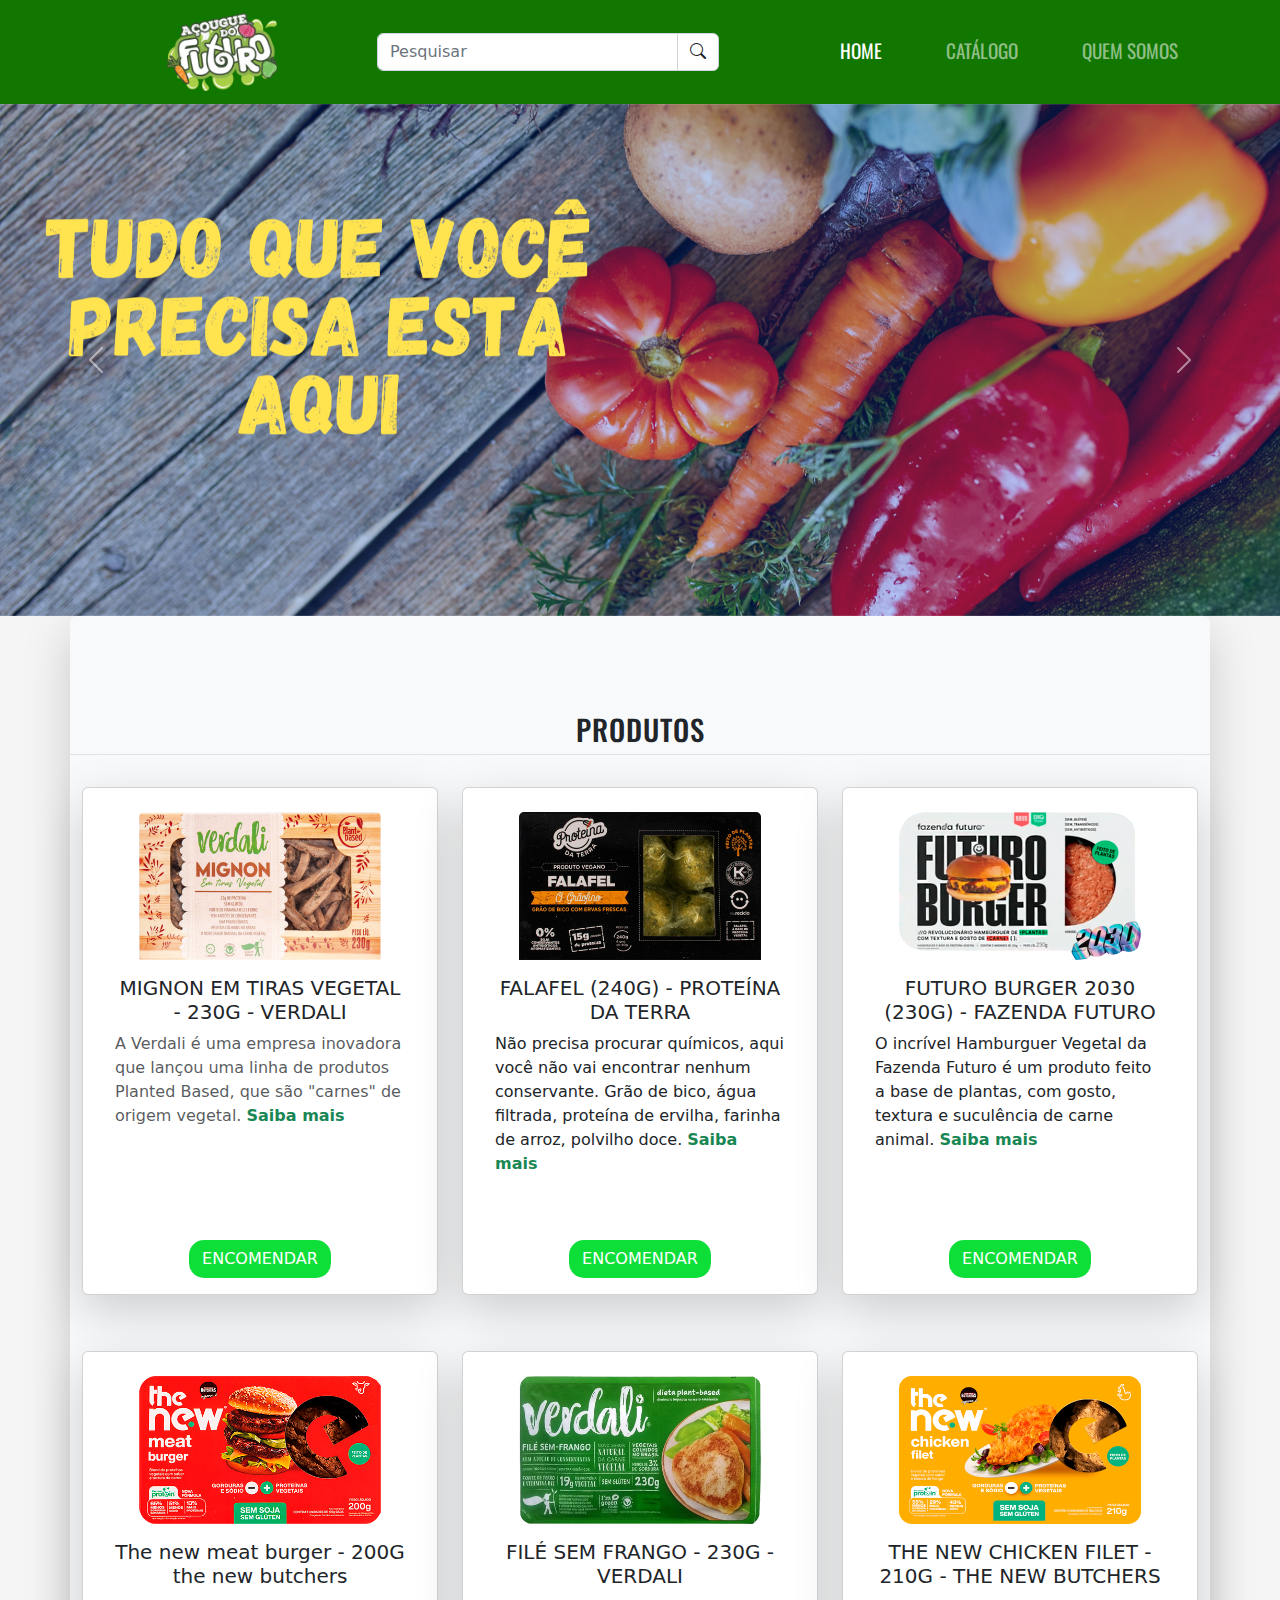
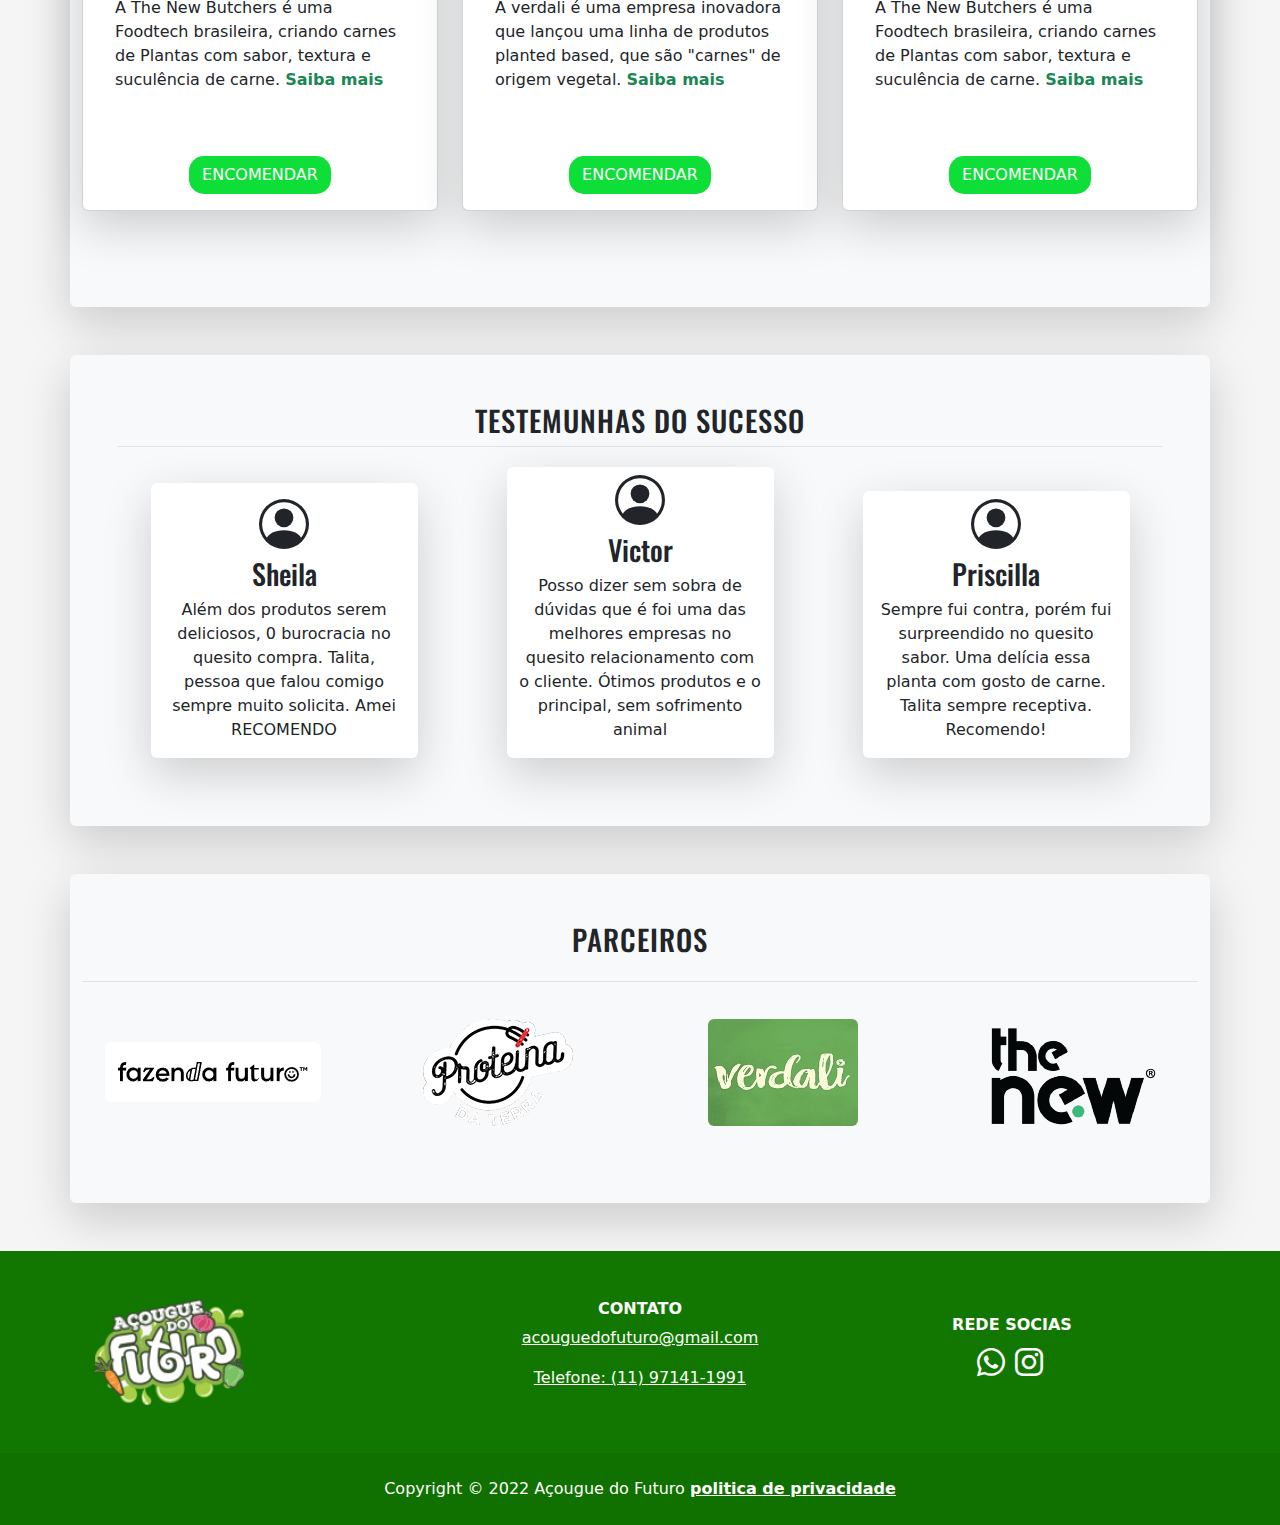
==== commit 0c0613a2: "Update index.html" ====
--- a/index.html
+++ b/index.html
@@ -320,51 +320,49 @@
       <!-- footer -->
       <footer class="text-center text-lg-start text-muted bg-principal">
     
-        <section class="container text-white pt-5">
-          <div class="container text-center text-md-start">
+        <section class="container text-white">
+          <div class="container pt-5">
             <!-- Grid row -->
             <div class="row">
               <!-- Grid column -->
-              <div class="col-md-3 col-lg-4 col-xl-3 align-self-md-center align-content-md-center">
+              <div class="col-lg-4 col-md-4 col-sm-12 mb-sm-5">
                 <!-- Content -->
-                  <a href="#" class="d-flex align-items-center justify-content-lg-end link-dark text-decoration-none ">
+                  <a href="#">
                     <img  class=" img-footer" src="img/logo_acougue 1.png" alt="">
                   </a>
               </div>
               <!-- Grid column -->
       
               <!-- Grid column -->
-              <div class="col-md-2 col-lg-2 col-xl-2 mx-auto mb-4">
-                <p>
-                  Here you can use rows and columns to organize your footer content. Lorem ipsum
-                  dolor sit amet, consectetur adipisicing elit.
-                </p>
-              </div>
-              <!-- Grid column -->
-              
-              <!-- Grid column -->
-              <div class="col-md-2 col-lg-3 col-xl-3 mx-auto mb-md-0 text-center">
-                <!-- Links -->
+              <div class="col-md-2 col-lg-4 col-xl-4 text-center">
                 <h6 class="text-uppercase fw-bold">
-                  Contact
+                  Contato
                 </h6>
 
-                <p>
                   <address>
-                    <i class="fas fa-envelope"></i>
                     <a href="mailto:acouguedofuturo@gmail.com" class="text-reset">acouguedofuturo@gmail.com</a>
                   </address>
-                </p>
-
-                <div>
-
-                  <a href="https://api.whatsapp.com/send?phone=5511971411991&text=Ol%C3%A1%2C%20Tudo%20bem%3F%20%20Gostaria%20de%20ver%20a%20tabela%20de%20pre%C3%A7os"><i class="bi bi-whatsapp fs-3 text-white"></i></a>
-
-                  <a href="https://www.instagram.com/acouguedofuturo/" class="text-white mx-1"><i class="bi bi-instagram fs-3"></i></a>
-
-                </div>
-              
+
+                  <a href="tel:+5511971411991" class="text-reset">Telefone: (11) 97141-1991</a>
               </div>
+              <!-- Grid column -->
+              
+              <!-- Grid column -->
+              <section class="col-md-2 col-lg-4 col-xl-4 text-center my-sm-3">
+                <!-- Links -->
+                  <h6 class="text-uppercase fw-bold">
+                    Rede Socias
+                  </h6>
+
+                  <div class="justify-content-center">
+
+                    <a href="https://api.whatsapp.com/send?phone=5511971411991&text=Ol%C3%A1%2C%20Tudo%20bem%3F%20%20Gostaria%20de%20ver%20a%20tabela%20de%20pre%C3%A7os"><i class="bi bi-whatsapp fs-3 text-white"></i></a>
+
+                    <a href="https://www.instagram.com/acouguedofuturo/" class="text-white mx-1"><i class="bi bi-instagram fs-3"></i></a>
+
+                  </div>
+              
+              </section>
               <!-- Grid column -->
             </div>
             <!-- Grid row -->
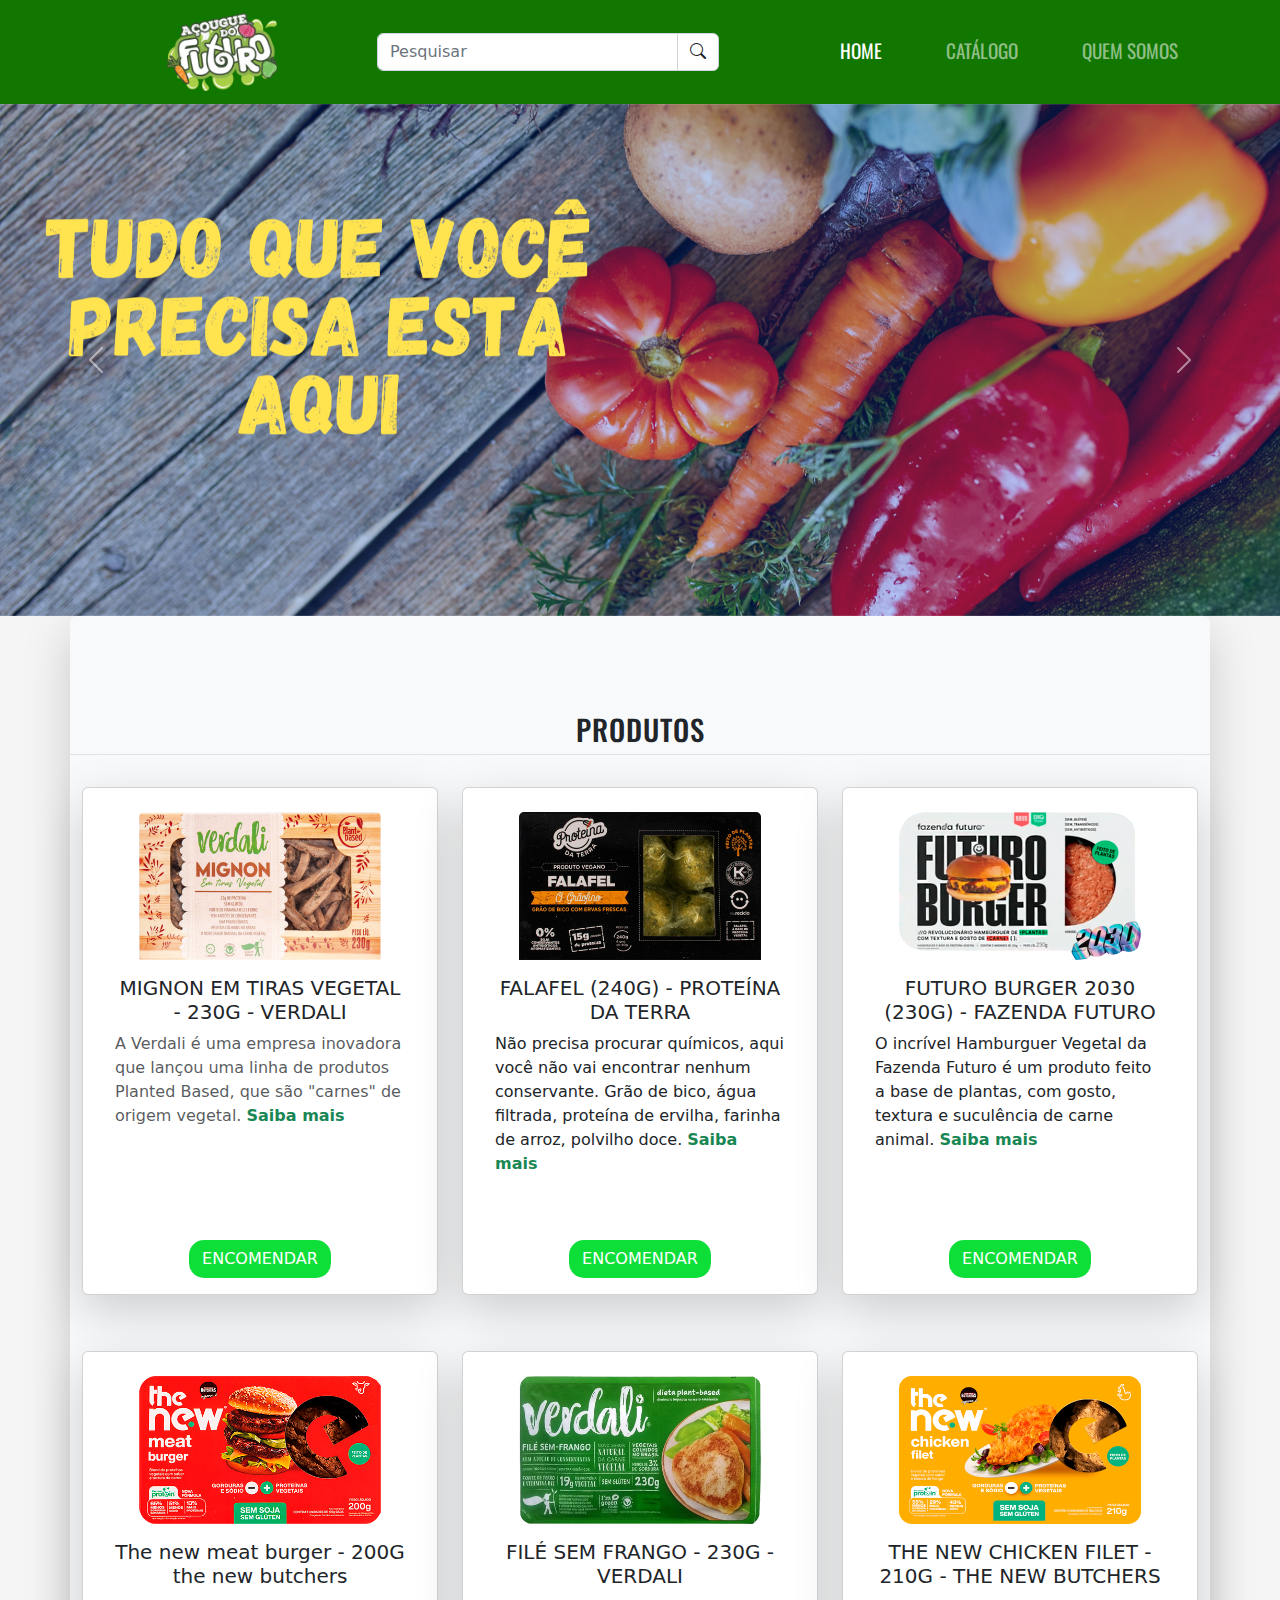
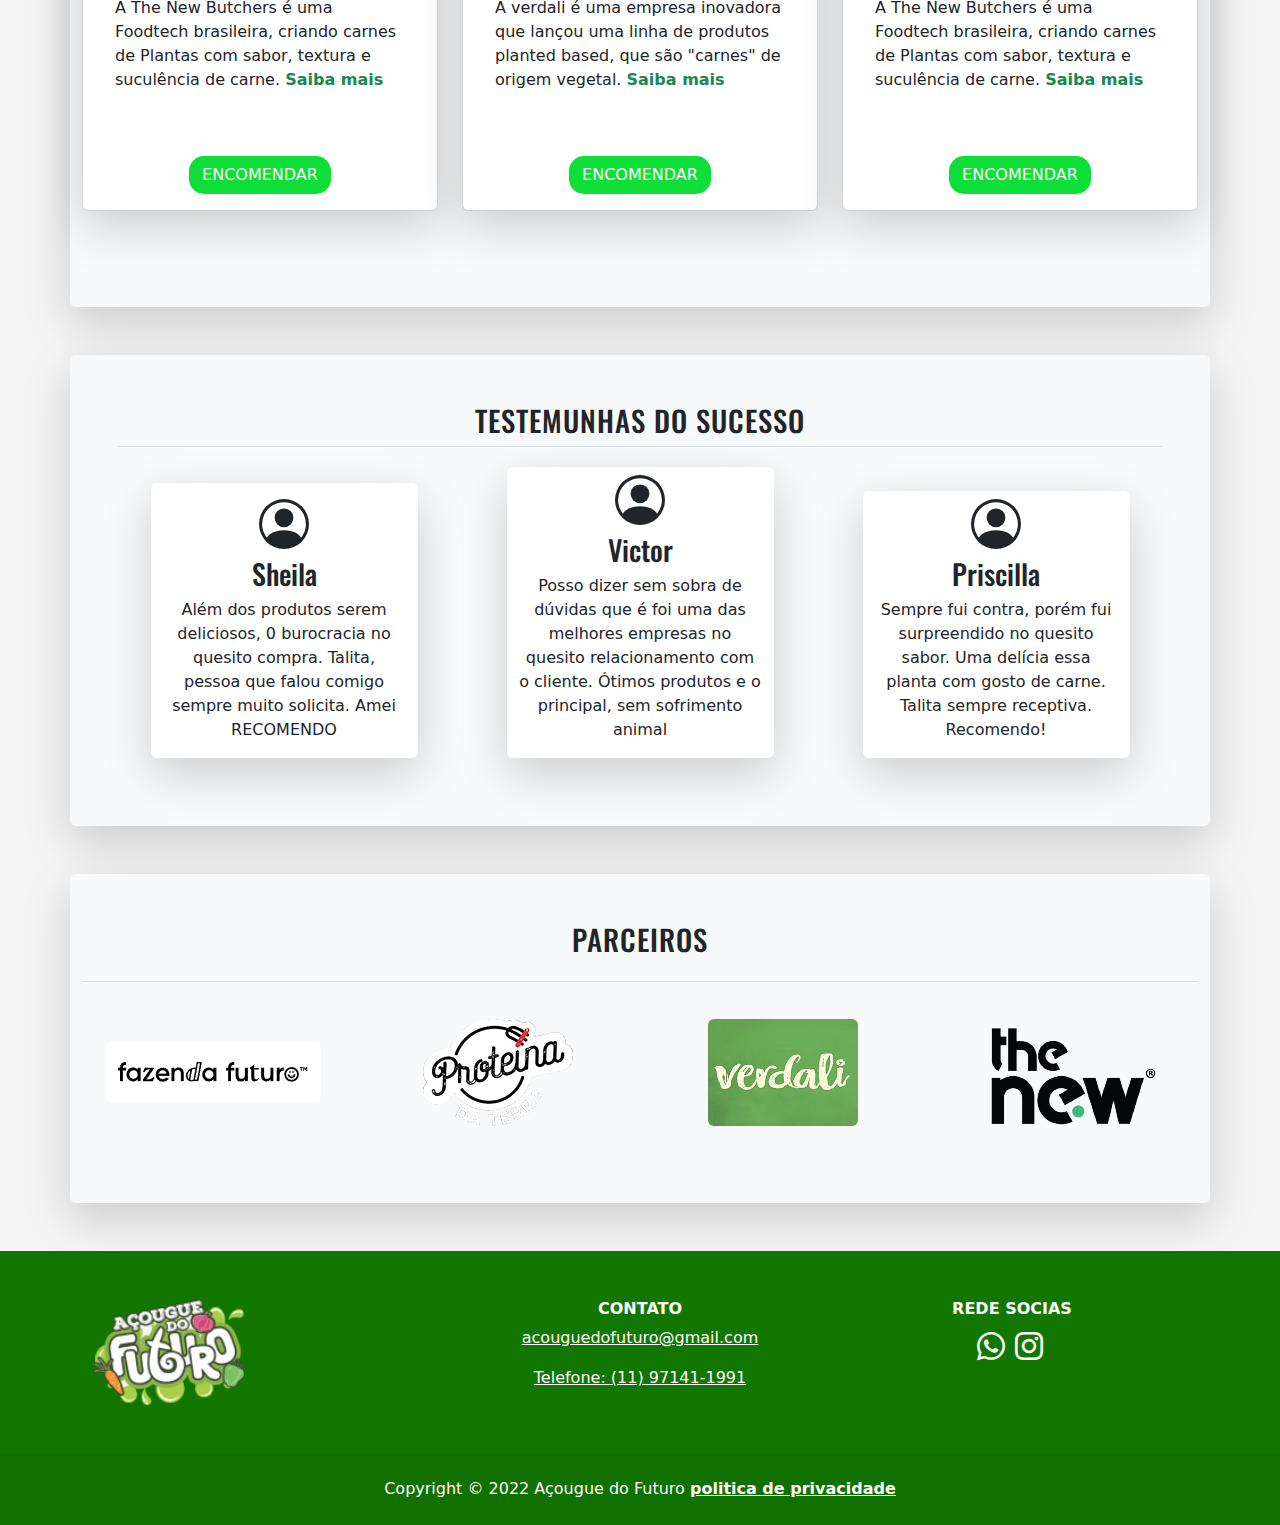
==== commit 5059e51b: "Update index.html" ====
--- a/index.html
+++ b/index.html
@@ -314,8 +314,8 @@
                 politica de privacidade</p>
               </a>
           </div>
-        </footer> -->
-      </div>
+        </footer> 
+      </div>-->
 
       <!-- footer -->
       <footer class="text-center text-lg-start text-muted bg-principal">
@@ -334,7 +334,7 @@
               <!-- Grid column -->
       
               <!-- Grid column -->
-              <div class="col-md-2 col-lg-4 col-xl-4 text-center">
+              <div class="col-md-2 col-lg-4 col-xl-4 text-center mb-3">
                 <h6 class="text-uppercase fw-bold">
                   Contato
                 </h6>
@@ -348,7 +348,7 @@
               <!-- Grid column -->
               
               <!-- Grid column -->
-              <section class="col-md-2 col-lg-4 col-xl-4 text-center my-sm-3">
+              <section class="col-md-2 col-lg-4 col-xl-4 text-center mb-3">
                 <!-- Links -->
                   <h6 class="text-uppercase fw-bold">
                     Rede Socias
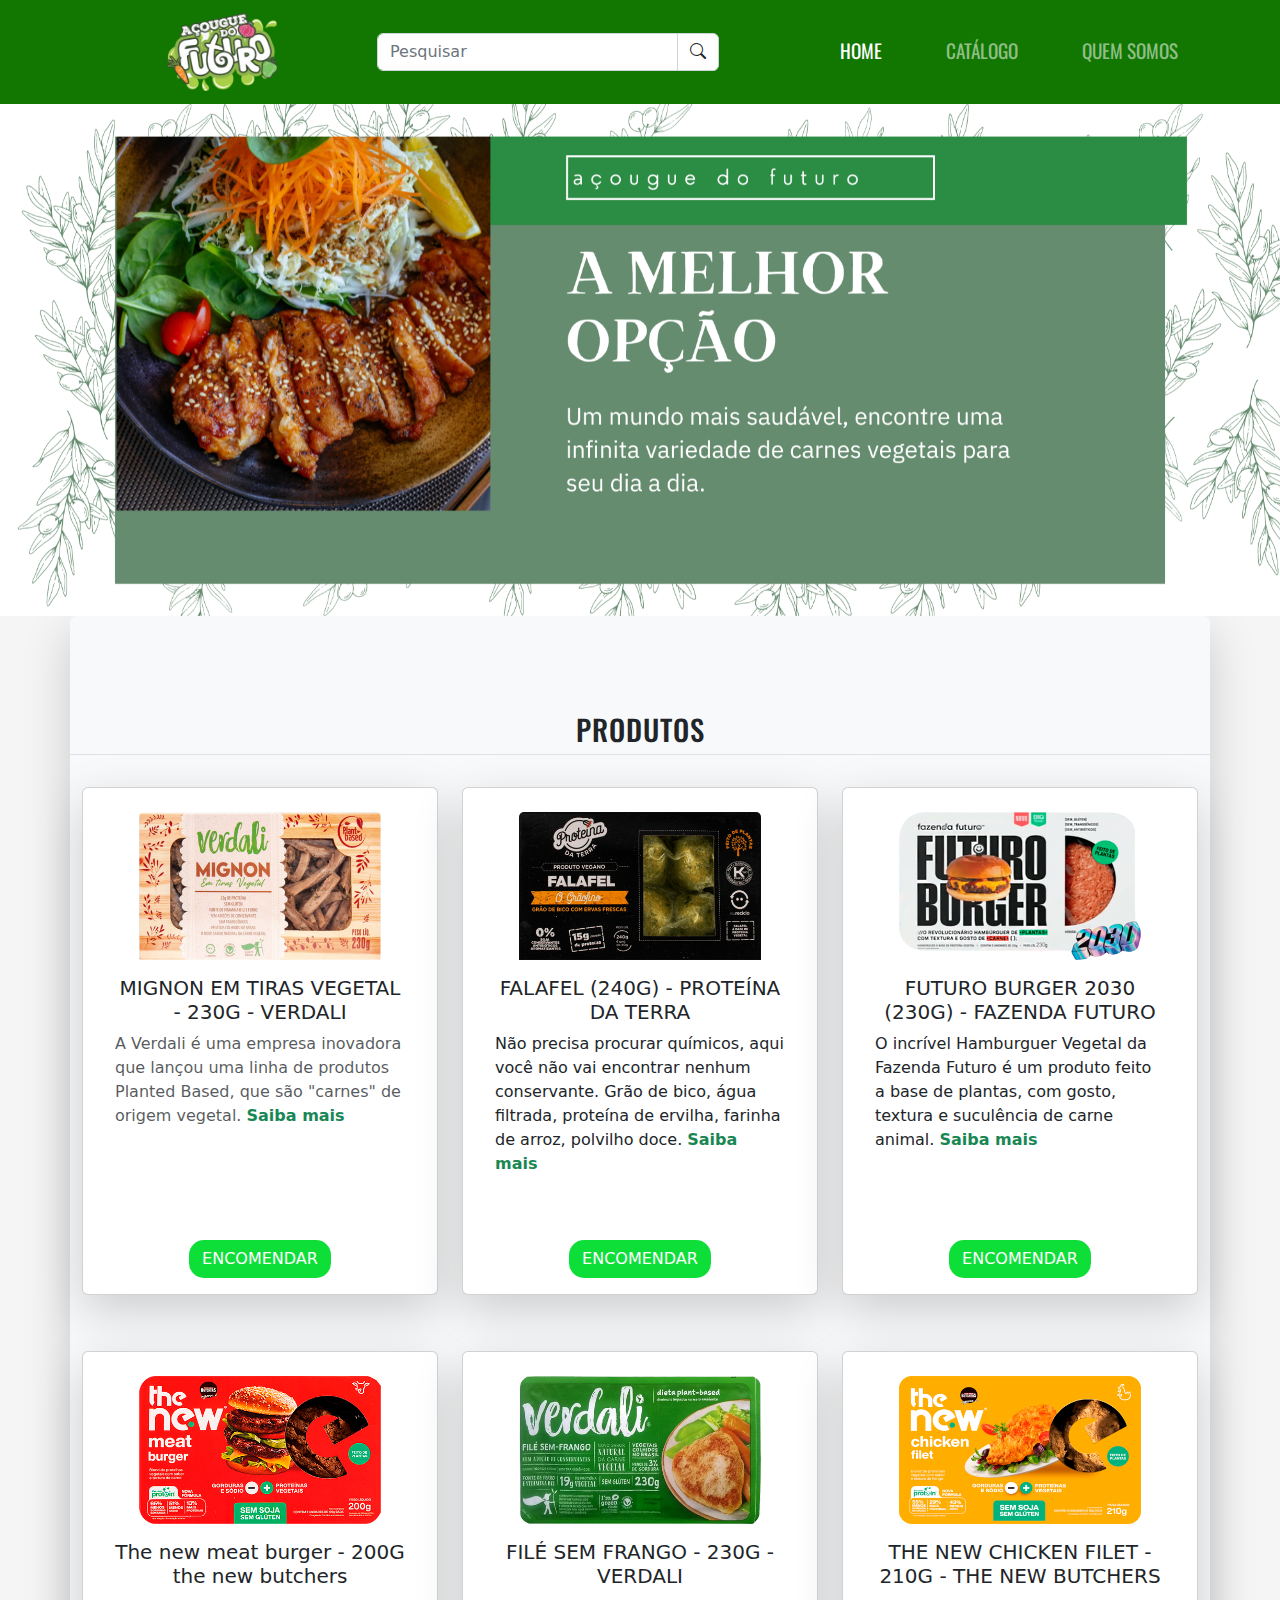
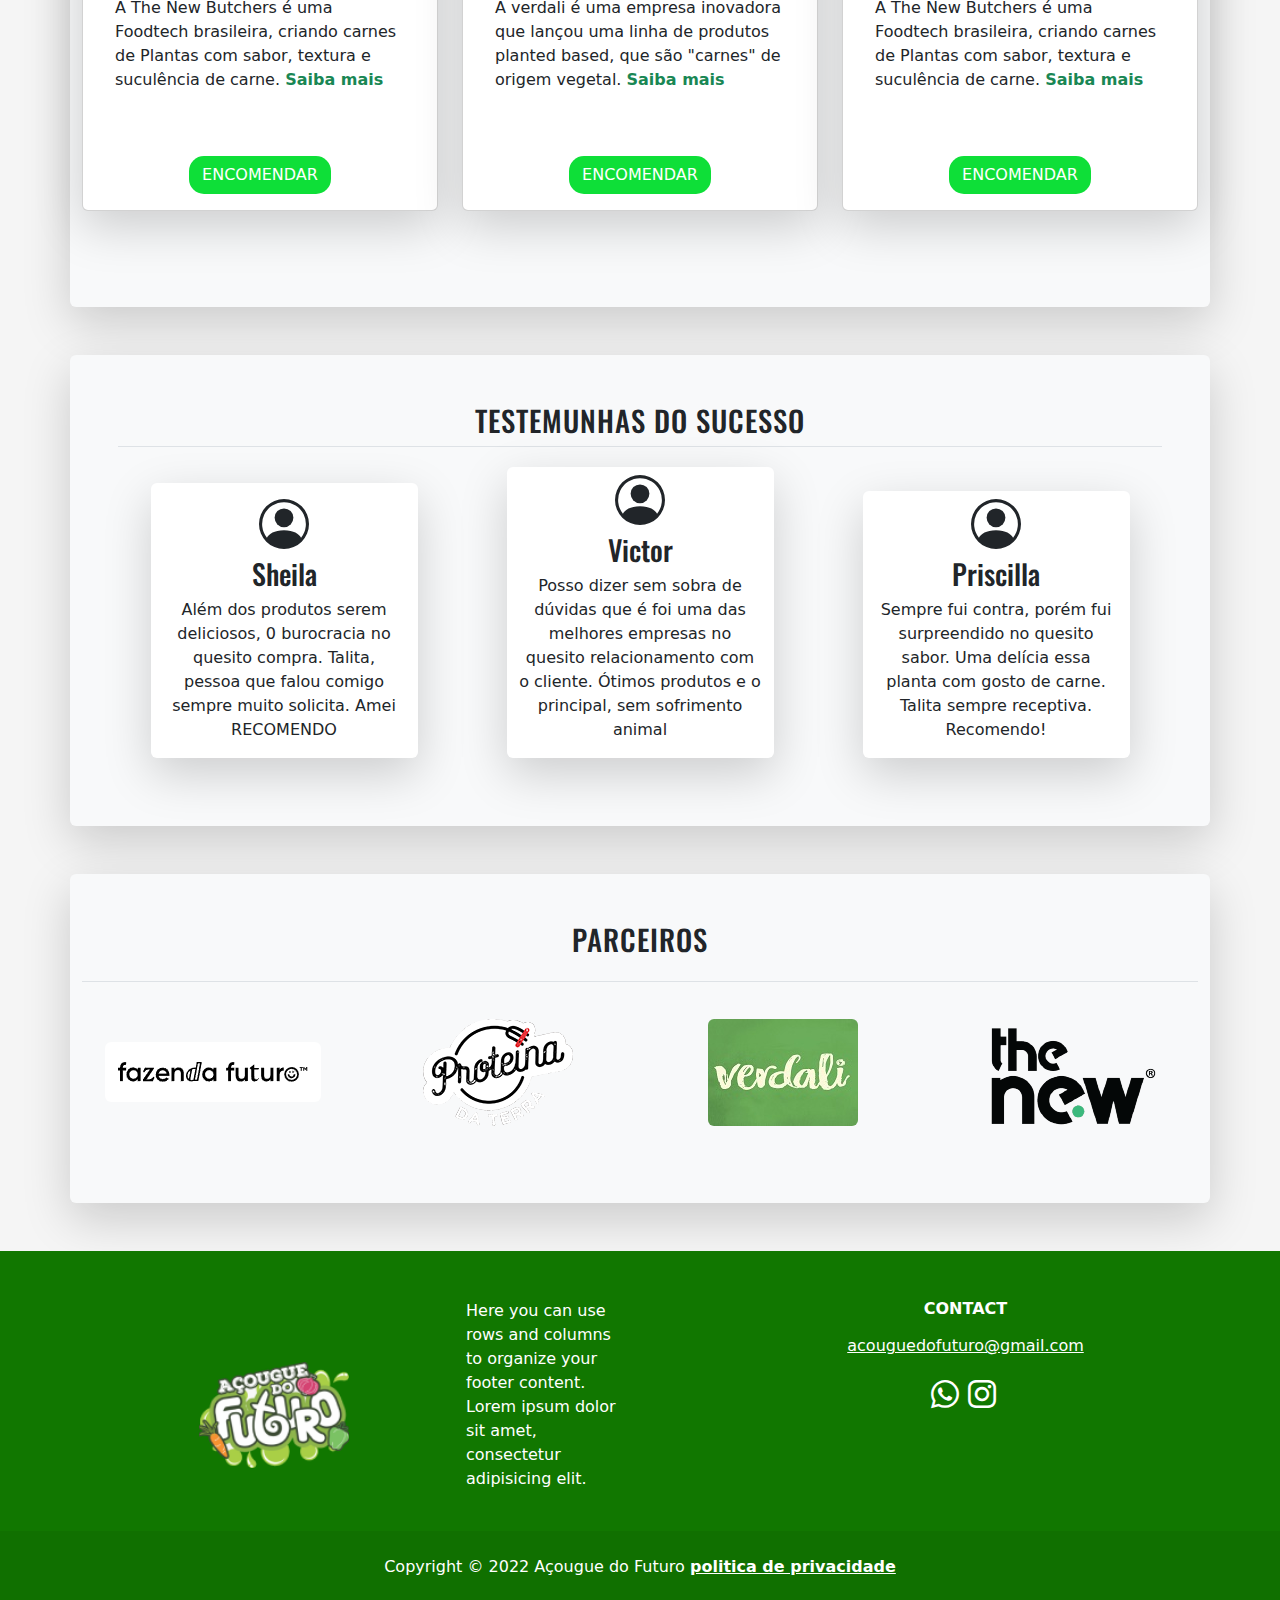
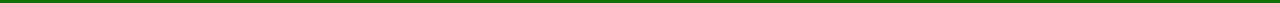
==== commit 8329f443: "atualização" ====
--- a/index.html
+++ b/index.html
@@ -63,9 +63,9 @@
           <div class="carousel-item active">
             <!-- <img src="img/banner-1.png" class="d-block w-100" alt="..."> -->
             <picture>
-              <source  class="d-block w-100" media="(min-width:650px)" srcset="img/banner-03.png">
-              
-              <img src="img/banner-03-mini.png"   class="d-block w-100" alt="banner tudo o que você precisa esta aqui" style="width:auto;">
+              <source  class="d-block w-100" media="(min-width:650px)" srcset="img/acougue_do_futuro.png">
+              
+              <img src="img/acougue_do_futuro_min.png"   class="d-block w-100" alt="banner tudo o que você precisa esta aqui" style="width:auto;">
             </picture>
             
             
@@ -314,55 +314,57 @@
                 politica de privacidade</p>
               </a>
           </div>
-        </footer> 
-      </div>-->
+        </footer> -->
+      </div>
 
       <!-- footer -->
       <footer class="text-center text-lg-start text-muted bg-principal">
     
-        <section class="container text-white">
-          <div class="container pt-5">
+        <section class="container text-white pt-5">
+          <div class="container text-center text-md-start">
             <!-- Grid row -->
             <div class="row">
               <!-- Grid column -->
-              <div class="col-lg-4 col-md-4 col-sm-12 mb-sm-5">
+              <div class="col-md-3 col-lg-4 col-xl-3 align-self-md-center align-content-md-center">
                 <!-- Content -->
-                  <a href="#">
+                  <a href="#" class="d-flex align-items-center justify-content-lg-end link-dark text-decoration-none ">
                     <img  class=" img-footer" src="img/logo_acougue 1.png" alt="">
                   </a>
               </div>
               <!-- Grid column -->
       
               <!-- Grid column -->
-              <div class="col-md-2 col-lg-4 col-xl-4 text-center mb-3">
+              <div class="col-md-2 col-lg-2 col-xl-2 mx-auto mb-4">
+                <p>
+                  Here you can use rows and columns to organize your footer content. Lorem ipsum
+                  dolor sit amet, consectetur adipisicing elit.
+                </p>
+              </div>
+              <!-- Grid column -->
+              
+              <!-- Grid column -->
+              <div class="col-md-2 col-lg-3 col-xl-3 mx-auto mb-md-0 text-center">
+                <!-- Links -->
                 <h6 class="text-uppercase fw-bold">
-                  Contato
+                  Contact
                 </h6>
 
+                <p>
                   <address>
+                    <i class="fas fa-envelope"></i>
                     <a href="mailto:acouguedofuturo@gmail.com" class="text-reset">acouguedofuturo@gmail.com</a>
                   </address>
-
-                  <a href="tel:+5511971411991" class="text-reset">Telefone: (11) 97141-1991</a>
+                </p>
+
+                <div>
+
+                  <a href="https://api.whatsapp.com/send?phone=5511971411991&text=Ol%C3%A1%2C%20Tudo%20bem%3F%20%20Gostaria%20de%20ver%20a%20tabela%20de%20pre%C3%A7os"><i class="bi bi-whatsapp fs-3 text-white"></i></a>
+
+                  <a href="https://www.instagram.com/acouguedofuturo/" class="text-white mx-1"><i class="bi bi-instagram fs-3"></i></a>
+
+                </div>
+              
               </div>
-              <!-- Grid column -->
-              
-              <!-- Grid column -->
-              <section class="col-md-2 col-lg-4 col-xl-4 text-center mb-3">
-                <!-- Links -->
-                  <h6 class="text-uppercase fw-bold">
-                    Rede Socias
-                  </h6>
-
-                  <div class="justify-content-center">
-
-                    <a href="https://api.whatsapp.com/send?phone=5511971411991&text=Ol%C3%A1%2C%20Tudo%20bem%3F%20%20Gostaria%20de%20ver%20a%20tabela%20de%20pre%C3%A7os"><i class="bi bi-whatsapp fs-3 text-white"></i></a>
-
-                    <a href="https://www.instagram.com/acouguedofuturo/" class="text-white mx-1"><i class="bi bi-instagram fs-3"></i></a>
-
-                  </div>
-              
-              </section>
               <!-- Grid column -->
             </div>
             <!-- Grid row -->
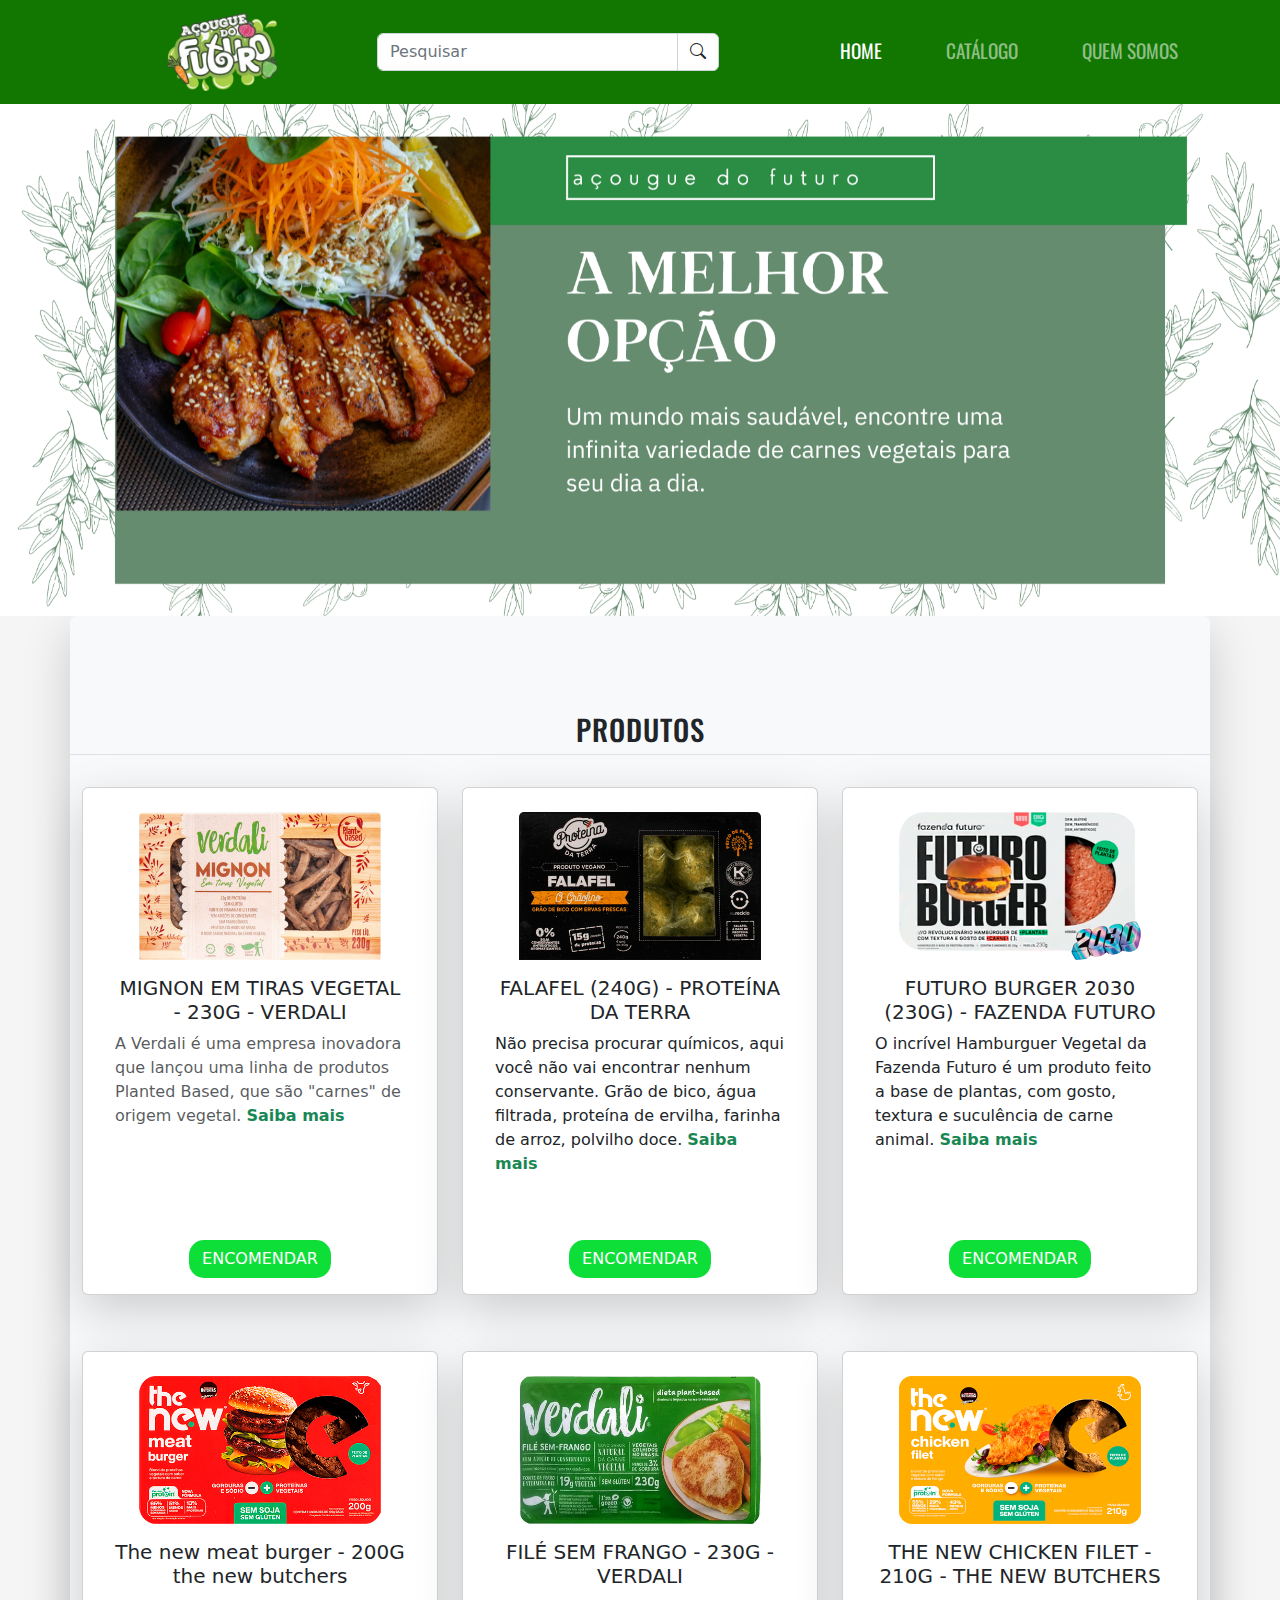
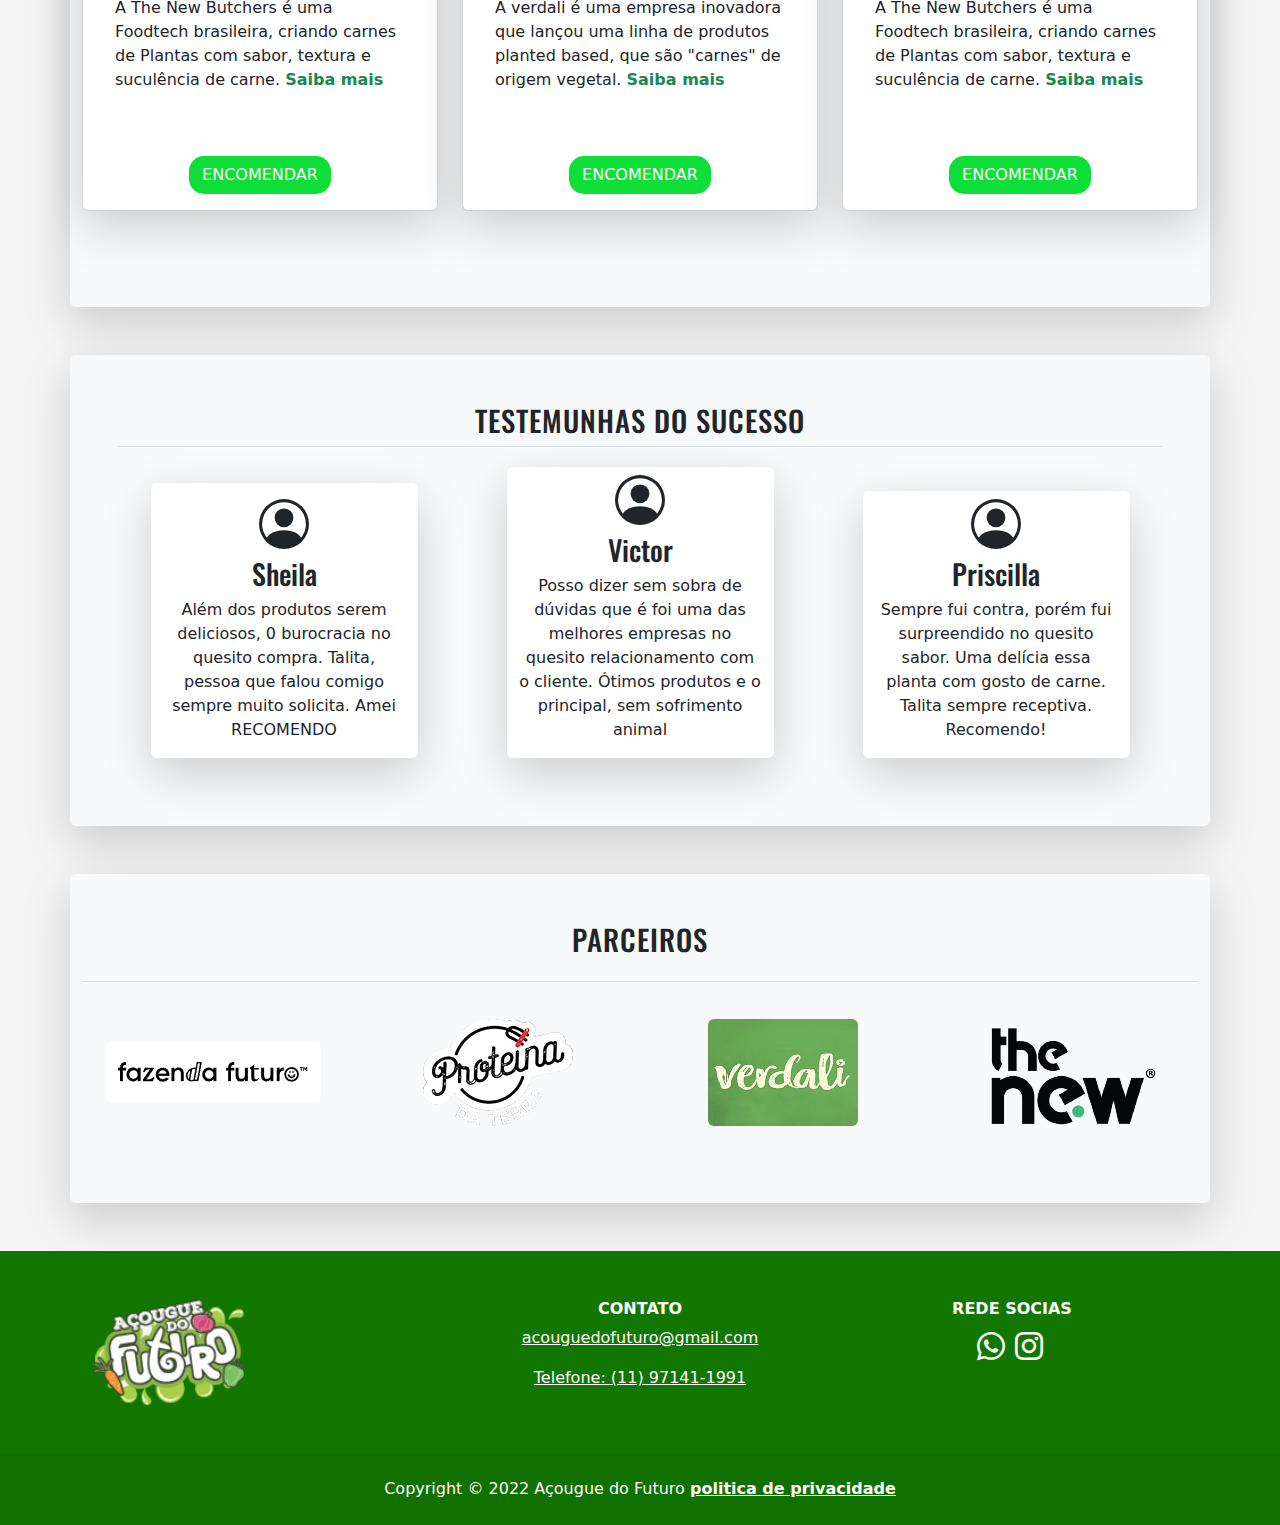
==== commit aec21a9f: "Merge branch 'main' of https://github.com/R0drigo-Pedroso/Acougue-do-Futuro" ====
--- a/index.html
+++ b/index.html
@@ -314,57 +314,55 @@
                 politica de privacidade</p>
               </a>
           </div>
-        </footer> -->
-      </div>
+        </footer> 
+      </div>-->
 
       <!-- footer -->
       <footer class="text-center text-lg-start text-muted bg-principal">
     
-        <section class="container text-white pt-5">
-          <div class="container text-center text-md-start">
+        <section class="container text-white">
+          <div class="container pt-5">
             <!-- Grid row -->
             <div class="row">
               <!-- Grid column -->
-              <div class="col-md-3 col-lg-4 col-xl-3 align-self-md-center align-content-md-center">
+              <div class="col-lg-4 col-md-4 col-sm-12 mb-sm-5">
                 <!-- Content -->
-                  <a href="#" class="d-flex align-items-center justify-content-lg-end link-dark text-decoration-none ">
+                  <a href="#">
                     <img  class=" img-footer" src="img/logo_acougue 1.png" alt="">
                   </a>
               </div>
               <!-- Grid column -->
       
               <!-- Grid column -->
-              <div class="col-md-2 col-lg-2 col-xl-2 mx-auto mb-4">
-                <p>
-                  Here you can use rows and columns to organize your footer content. Lorem ipsum
-                  dolor sit amet, consectetur adipisicing elit.
-                </p>
-              </div>
-              <!-- Grid column -->
-              
-              <!-- Grid column -->
-              <div class="col-md-2 col-lg-3 col-xl-3 mx-auto mb-md-0 text-center">
-                <!-- Links -->
+              <div class="col-md-2 col-lg-4 col-xl-4 text-center mb-3">
                 <h6 class="text-uppercase fw-bold">
-                  Contact
+                  Contato
                 </h6>
 
-                <p>
                   <address>
-                    <i class="fas fa-envelope"></i>
                     <a href="mailto:acouguedofuturo@gmail.com" class="text-reset">acouguedofuturo@gmail.com</a>
                   </address>
-                </p>
-
-                <div>
-
-                  <a href="https://api.whatsapp.com/send?phone=5511971411991&text=Ol%C3%A1%2C%20Tudo%20bem%3F%20%20Gostaria%20de%20ver%20a%20tabela%20de%20pre%C3%A7os"><i class="bi bi-whatsapp fs-3 text-white"></i></a>
-
-                  <a href="https://www.instagram.com/acouguedofuturo/" class="text-white mx-1"><i class="bi bi-instagram fs-3"></i></a>
-
-                </div>
-              
+
+                  <a href="tel:+5511971411991" class="text-reset">Telefone: (11) 97141-1991</a>
               </div>
+              <!-- Grid column -->
+              
+              <!-- Grid column -->
+              <section class="col-md-2 col-lg-4 col-xl-4 text-center mb-3">
+                <!-- Links -->
+                  <h6 class="text-uppercase fw-bold">
+                    Rede Socias
+                  </h6>
+
+                  <div class="justify-content-center">
+
+                    <a href="https://api.whatsapp.com/send?phone=5511971411991&text=Ol%C3%A1%2C%20Tudo%20bem%3F%20%20Gostaria%20de%20ver%20a%20tabela%20de%20pre%C3%A7os"><i class="bi bi-whatsapp fs-3 text-white"></i></a>
+
+                    <a href="https://www.instagram.com/acouguedofuturo/" class="text-white mx-1"><i class="bi bi-instagram fs-3"></i></a>
+
+                  </div>
+              
+              </section>
               <!-- Grid column -->
             </div>
             <!-- Grid row -->
